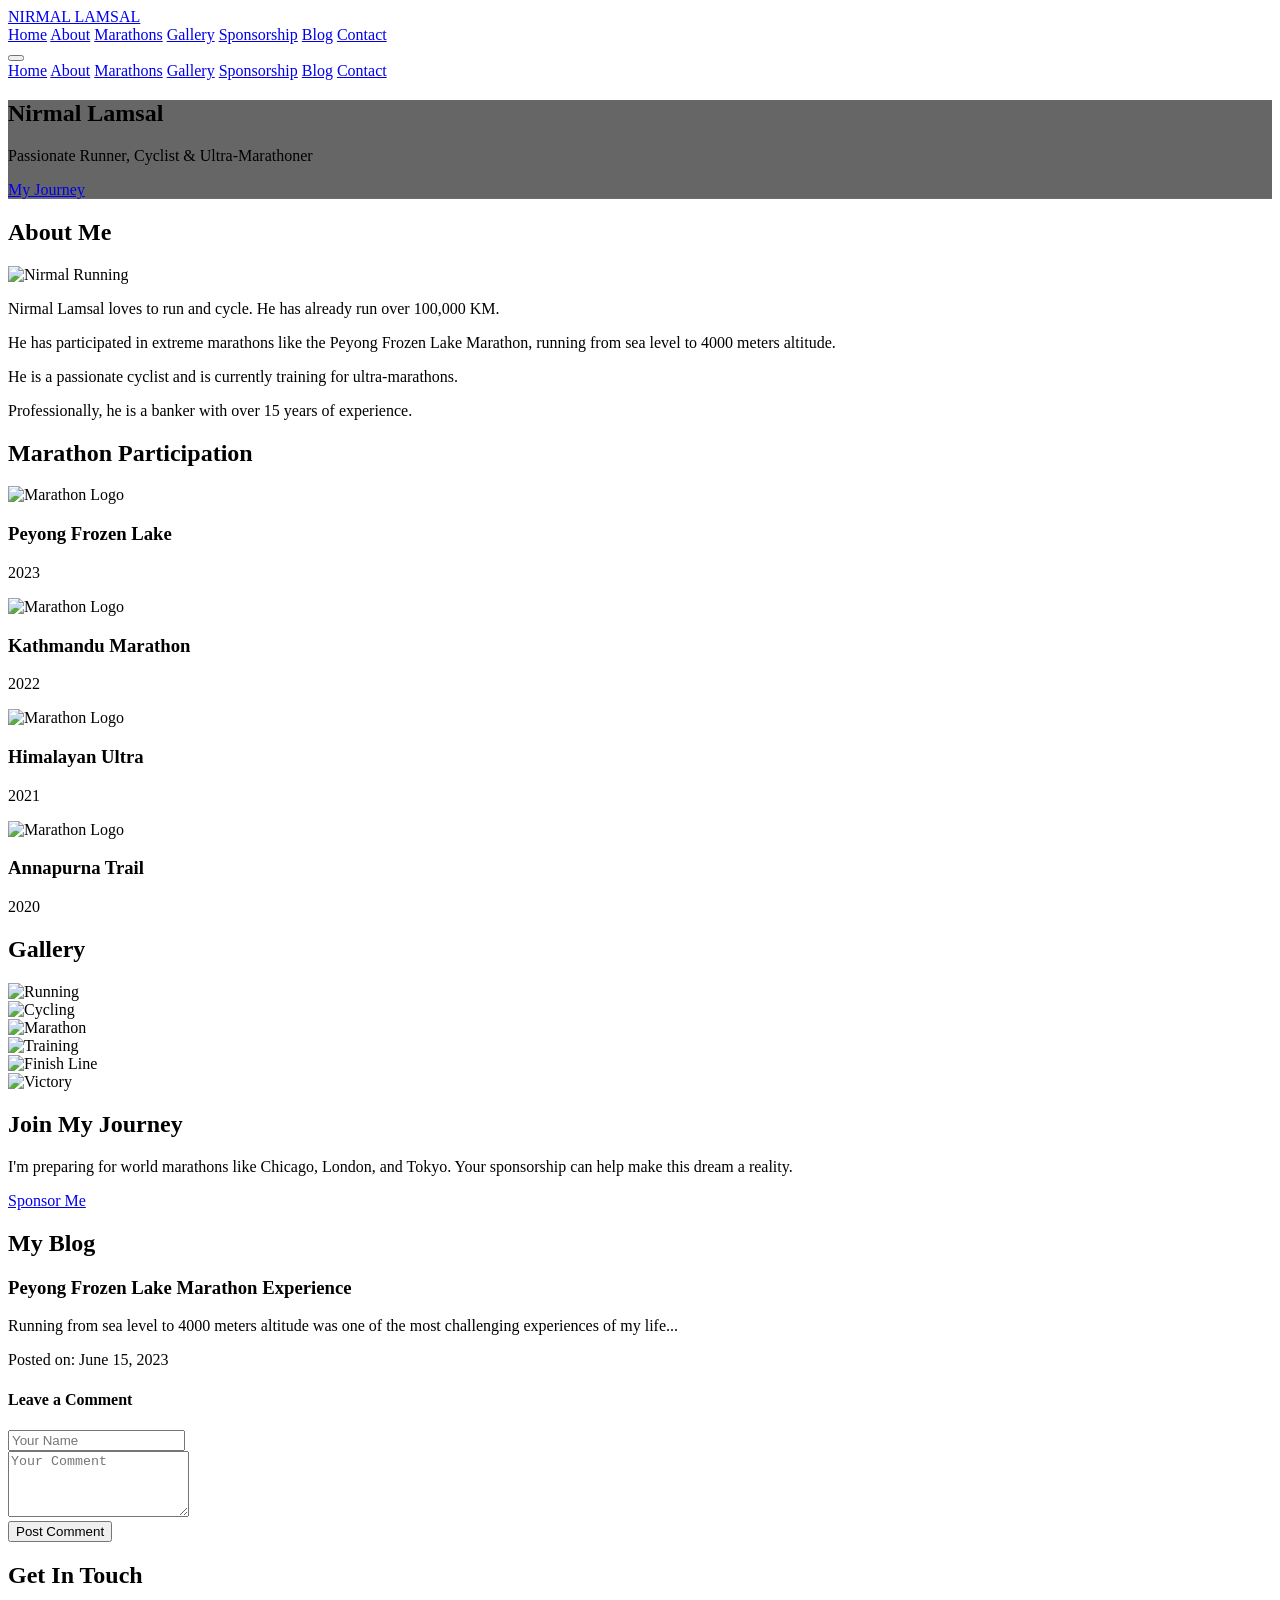
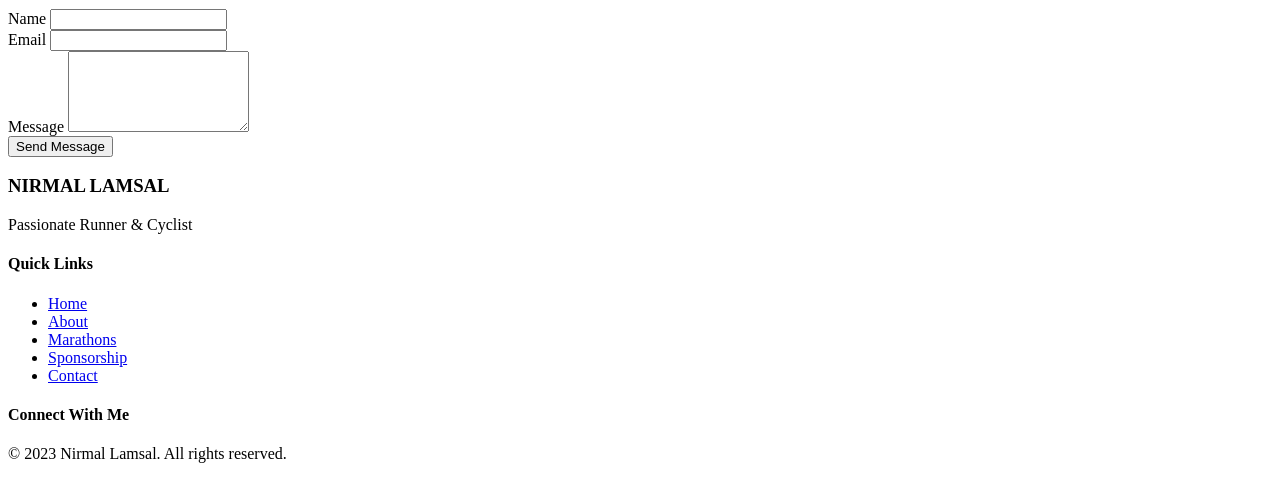
==== index.html @ 8c92de90 "uploaded" ====
<!DOCTYPE html>
<html lang="en">
<head>
    <meta charset="UTF-8">
    <meta name="viewport" content="width=device-width, initial-scale=1.0">
    <title>Nirmal Lamsal - Runner & Cyclist</title>
    <script src="https://cdn.tailwindcss.com"></script>
    <link href="https://unpkg.com/aos@2.3.1/dist/aos.css" rel="stylesheet">
    <script src="https://unpkg.com/aos@2.3.1/dist/aos.js"></script>
    <script src="https://cdn.jsdelivr.net/npm/feather-icons/dist/feather.min.js"></script>
    <script src="https://unpkg.com/feather-icons"></script>
    <style>
        .hero-bg {
            background-image: linear-gradient(rgba(0, 0, 0, 0.6), rgba(0, 0, 0, 0.6)), url('http://static.photos/sport/1200x630/42');
            background-size: cover;
            background-position: center;
        }
        .gallery-item {
            transition: all 0.3s ease;
        }
        .gallery-item:hover {
            transform: scale(1.03);
        }
        #lightbox {
            display: none;
            position: fixed;
            top: 0;
            left: 0;
            width: 100%;
            height: 100%;
            background: rgba(0, 0, 0, 0.9);
            z-index: 1000;
            justify-content: center;
            align-items: center;
        }
        #lightbox img {
            max-width: 90%;
            max-height: 90%;
        }
    </style>
</head>
<body class="font-sans bg-gray-50">
    <!-- Header -->
    <header class="fixed w-full bg-white shadow-md z-50">
        <div class="container mx-auto px-4 py-3 flex justify-between items-center">
            <a href="#" class="text-2xl font-bold text-orange-600">NIRMAL LAMSAL</a>
            <nav class="hidden md:flex space-x-8">
                <a href="#home" class="text-gray-700 hover:text-orange-600 transition">Home</a>
                <a href="#about" class="text-gray-700 hover:text-orange-600 transition">About</a>
                <a href="#marathons" class="text-gray-700 hover:text-orange-600 transition">Marathons</a>
                <a href="#gallery" class="text-gray-700 hover:text-orange-600 transition">Gallery</a>
                <a href="#sponsorship" class="text-gray-700 hover:text-orange-600 transition">Sponsorship</a>
                <a href="#blog" class="text-gray-700 hover:text-orange-600 transition">Blog</a>
                <a href="#contact" class="text-gray-700 hover:text-orange-600 transition">Contact</a>
            </nav>
            <button class="md:hidden focus:outline-none" id="menu-toggle">
                <i data-feather="menu"></i>
            </button>
        </div>
        <!-- Mobile Menu -->
        <div class="md:hidden hidden bg-white w-full px-4 py-2 shadow-md" id="mobile-menu">
            <div class="flex flex-col space-y-3">
                <a href="#home" class="text-gray-700 hover:text-orange-600 transition py-1">Home</a>
                <a href="#about" class="text-gray-700 hover:text-orange-600 transition py-1">About</a>
                <a href="#marathons" class="text-gray-700 hover:text-orange-600 transition py-1">Marathons</a>
                <a href="#gallery" class="text-gray-700 hover:text-orange-600 transition py-1">Gallery</a>
                <a href="#sponsorship" class="text-gray-700 hover:text-orange-600 transition py-1">Sponsorship</a>
                <a href="#blog" class="text-gray-700 hover:text-orange-600 transition py-1">Blog</a>
                <a href="#contact" class="text-gray-700 hover:text-orange-600 transition py-1">Contact</a>
            </div>
        </div>
    </header>

    <!-- Hero Section -->
    <section id="home" class="hero-bg min-h-screen flex items-center justify-center text-white pt-20">
        <div class="container mx-auto px-4 text-center" data-aos="fade-up">
            <h1 class="text-4xl md:text-6xl font-bold mb-6">Nirmal Lamsal</h1>
            <p class="text-xl md:text-2xl mb-8">Passionate Runner, Cyclist & Ultra-Marathoner</p>
            <a href="#about" class="bg-orange-600 hover:bg-orange-700 text-white px-8 py-3 rounded-full font-semibold inline-block transition">My Journey</a>
        </div>
    </section>

    <!-- About Section -->
    <section id="about" class="py-20 bg-white">
        <div class="container mx-auto px-4">
            <h2 class="text-3xl font-bold text-center mb-12" data-aos="fade-up">About Me</h2>
            <div class="flex flex-col md:flex-row items-center">
                <div class="md:w-1/2 mb-8 md:mb-0 md:pr-8" data-aos="fade-right">
                    <img src="http://static.photos/sport/640x360/10" alt="Nirmal Running" class="rounded-lg shadow-xl w-full">
                </div>
                <div class="md:w-1/2" data-aos="fade-left">
                    <p class="text-gray-700 mb-4">Nirmal Lamsal loves to run and cycle. He has already run over 100,000 KM.</p>
                    <p class="text-gray-700 mb-4">He has participated in extreme marathons like the Peyong Frozen Lake Marathon, running from sea level to 4000 meters altitude.</p>
                    <p class="text-gray-700 mb-4">He is a passionate cyclist and is currently training for ultra-marathons.</p>
                    <p class="text-gray-700">Professionally, he is a banker with over 15 years of experience.</p>
                </div>
            </div>
        </div>
    </section>

    <!-- Marathons Section -->
    <section id="marathons" class="py-20 bg-gray-100">
        <div class="container mx-auto px-4">
            <h2 class="text-3xl font-bold text-center mb-12" data-aos="fade-up">Marathon Participation</h2>
            <div class="grid grid-cols-2 md:grid-cols-4 gap-8">
                <div class="bg-white p-6 rounded-lg shadow-md text-center" data-aos="zoom-in">
                    <img src="http://static.photos/black/200x200/1" alt="Marathon Logo" class="h-20 mx-auto mb-4">
                    <h3 class="font-bold">Peyong Frozen Lake</h3>
                    <p class="text-gray-600">2023</p>
                </div>
                <div class="bg-white p-6 rounded-lg shadow-md text-center" data-aos="zoom-in" data-aos-delay="100">
                    <img src="http://static.photos/black/200x200/2" alt="Marathon Logo" class="h-20 mx-auto mb-4">
                    <h3 class="font-bold">Kathmandu Marathon</h3>
                    <p class="text-gray-600">2022</p>
                </div>
                <div class="bg-white p-6 rounded-lg shadow-md text-center" data-aos="zoom-in" data-aos-delay="200">
                    <img src="http://static.photos/black/200x200/3" alt="Marathon Logo" class="h-20 mx-auto mb-4">
                    <h3 class="font-bold">Himalayan Ultra</h3>
                    <p class="text-gray-600">2021</p>
                </div>
                <div class="bg-white p-6 rounded-lg shadow-md text-center" data-aos="zoom-in" data-aos-delay="300">
                    <img src="http://static.photos/black/200x200/4" alt="Marathon Logo" class="h-20 mx-auto mb-4">
                    <h3 class="font-bold">Annapurna Trail</h3>
                    <p class="text-gray-600">2020</p>
                </div>
            </div>
        </div>
    </section>

    <!-- Gallery Section -->
    <section id="gallery" class="py-20 bg-white">
        <div class="container mx-auto px-4">
            <h2 class="text-3xl font-bold text-center mb-12" data-aos="fade-up">Gallery</h2>
            <div class="grid grid-cols-1 sm:grid-cols-2 md:grid-cols-3 gap-6">
                <div class="gallery-item cursor-pointer" data-aos="zoom-in" onclick="openLightbox('http://static.photos/sport/640x360/5')">
                    <img src="http://static.photos/sport/640x360/5" alt="Running" class="rounded-lg shadow-md w-full h-64 object-cover">
                </div>
                <div class="gallery-item cursor-pointer" data-aos="zoom-in" data-aos-delay="100" onclick="openLightbox('http://static.photos/sport/640x360/6')">
                    <img src="http://static.photos/sport/640x360/6" alt="Cycling" class="rounded-lg shadow-md w-full h-64 object-cover">
                </div>
                <div class="gallery-item cursor-pointer" data-aos="zoom-in" data-aos-delay="200" onclick="openLightbox('http://static.photos/sport/640x360/7')">
                    <img src="http://static.photos/sport/640x360/7" alt="Marathon" class="rounded-lg shadow-md w-full h-64 object-cover">
                </div>
                <div class="gallery-item cursor-pointer" data-aos="zoom-in" data-aos-delay="300" onclick="openLightbox('http://static.photos/sport/640x360/8')">
                    <img src="http://static.photos/sport/640x360/8" alt="Training" class="rounded-lg shadow-md w-full h-64 object-cover">
                </div>
                <div class="gallery-item cursor-pointer" data-aos="zoom-in" data-aos-delay="400" onclick="openLightbox('http://static.photos/sport/640x360/9')">
                    <img src="http://static.photos/sport/640x360/9" alt="Finish Line" class="rounded-lg shadow-md w-full h-64 object-cover">
                </div>
                <div class="gallery-item cursor-pointer" data-aos="zoom-in" data-aos-delay="500" onclick="openLightbox('http://static.photos/sport/640x360/10')">
                    <img src="http://static.photos/sport/640x360/10" alt="Victory" class="rounded-lg shadow-md w-full h-64 object-cover">
                </div>
            </div>
        </div>
        <!-- Lightbox -->
        <div id="lightbox" onclick="closeLightbox()">
            <img id="lightbox-img" src="" alt="">
        </div>
    </section>

    <!-- Sponsorship Section -->
    <section id="sponsorship" class="py-20 bg-orange-600 text-white">
        <div class="container mx-auto px-4 text-center">
            <h2 class="text-3xl font-bold mb-6" data-aos="fade-up">Join My Journey</h2>
            <p class="text-xl mb-8 max-w-2xl mx-auto" data-aos="fade-up" data-aos-delay="100">
                I'm preparing for world marathons like Chicago, London, and Tokyo. Your sponsorship can help make this dream a reality.
            </p>
            <a href="#contact" class="bg-white text-orange-600 hover:bg-gray-100 px-8 py-3 rounded-full font-semibold inline-block transition" data-aos="zoom-in">Sponsor Me</a>
        </div>
    </section>

    <!-- Blog Section -->
    <section id="blog" class="py-20 bg-gray-100">
        <div class="container mx-auto px-4">
            <h2 class="text-3xl font-bold text-center mb-12" data-aos="fade-up">My Blog</h2>
            <div class="max-w-3xl mx-auto">
                <article class="bg-white p-8 rounded-lg shadow-md mb-8" data-aos="fade-up">
                    <h3 class="text-2xl font-bold mb-4">Peyong Frozen Lake Marathon Experience</h3>
                    <p class="text-gray-700 mb-4">Running from sea level to 4000 meters altitude was one of the most challenging experiences of my life...</p>
                    <div class="flex items-center text-gray-500 text-sm">
                        <span>Posted on: June 15, 2023</span>
                    </div>
                </article>
                <div class="bg-white p-8 rounded-lg shadow-md" data-aos="fade-up" data-aos-delay="100">
                    <h4 class="text-xl font-bold mb-4">Leave a Comment</h4>
                    <form>
                        <div class="mb-4">
                            <input type="text" placeholder="Your Name" class="w-full px-4 py-2 border rounded-lg focus:outline-none focus:ring-2 focus:ring-orange-600">
                        </div>
                        <div class="mb-4">
                            <textarea placeholder="Your Comment" class="w-full px-4 py-2 border rounded-lg focus:outline-none focus:ring-2 focus:ring-orange-600" rows="4"></textarea>
                        </div>
                        <button type="submit" class="bg-orange-600 hover:bg-orange-700 text-white px-6 py-2 rounded-lg transition">Post Comment</button>
                    </form>
                </div>
            </div>
        </div>
    </section>

    <!-- Contact Section -->
    <section id="contact" class="py-20 bg-white">
        <div class="container mx-auto px-4">
            <h2 class="text-3xl font-bold text-center mb-12" data-aos="fade-up">Get In Touch</h2>
            <div class="max-w-2xl mx-auto">
                <form class="bg-gray-100 p-8 rounded-lg shadow-md" data-aos="fade-up">
                    <div class="mb-4">
                        <label for="name" class="block text-gray-700 mb-2">Name</label>
                        <input type="text" id="name" class="w-full px-4 py-2 border rounded-lg focus:outline-none focus:ring-2 focus:ring-orange-600">
                    </div>
                    <div class="mb-4">
                        <label for="email" class="block text-gray-700 mb-2">Email</label>
                        <input type="email" id="email" class="w-full px-4 py-2 border rounded-lg focus:outline-none focus:ring-2 focus:ring-orange-600">
                    </div>
                    <div class="mb-6">
                        <label for="message" class="block text-gray-700 mb-2">Message</label>
                        <textarea id="message" class="w-full px-4 py-2 border rounded-lg focus:outline-none focus:ring-2 focus:ring-orange-600" rows="5"></textarea>
                    </div>
                    <button type="submit" class="bg-orange-600 hover:bg-orange-700 text-white px-8 py-3 rounded-full font-semibold w-full transition">Send Message</button>
                </form>
            </div>
        </div>
    </section>

    <!-- Footer -->
    <footer class="bg-gray-900 text-white py-12">
        <div class="container mx-auto px-4">
            <div class="flex flex-col md:flex-row justify-between">
                <div class="mb-8 md:mb-0">
                    <h3 class="text-2xl font-bold mb-4">NIRMAL LAMSAL</h3>
                    <p class="text-gray-400">Passionate Runner & Cyclist</p>
                </div>
                <div class="mb-8 md:mb-0">
                    <h4 class="text-lg font-semibold mb-4">Quick Links</h4>
                    <ul class="space-y-2">
                        <li><a href="#home" class="text-gray-400 hover:text-white transition">Home</a></li>
                        <li><a href="#about" class="text-gray-400 hover:text-white transition">About</a></li>
                        <li><a href="#marathons" class="text-gray-400 hover:text-white transition">Marathons</a></li>
                        <li><a href="#sponsorship" class="text-gray-400 hover:text-white transition">Sponsorship</a></li>
                        <li><a href="#contact" class="text-gray-400 hover:text-white transition">Contact</a></li>
                    </ul>
                </div>
                <div>
                    <h4 class="text-lg font-semibold mb-4">Connect With Me</h4>
                    <div class="flex space-x-4">
                        <a href="#" class="text-gray-400 hover:text-white transition"><i data-feather="facebook"></i></a>
                        <a href="#" class="text-gray-400 hover:text-white transition"><i data-feather="instagram"></i></a>
                        <a href="#" class="text-gray-400 hover:text-white transition"><i data-feather="twitter"></i></a>
                        <a href="#" class="text-gray-400 hover:text-white transition"><i data-feather="linkedin"></i></a>
                    </div>
                </div>
            </div>
            <div class="border-t border-gray-800 mt-8 pt-8 text-center text-gray-400">
                <p>&copy; 2023 Nirmal Lamsal. All rights reserved.</p>
            </div>
        </div>
    </footer>

    <script>
        // Initialize AOS
        AOS.init({
            duration: 800,
            easing: 'ease-in-out',
            once: true
        });

        // Mobile menu toggle
        document.getElementById('menu-toggle').addEventListener('click', function() {
            const menu = document.getElementById('mobile-menu');
            menu.classList.toggle('hidden');
        });

        // Lightbox functionality
        function openLightbox(src) {
            const lightbox = document.getElementById('lightbox');
            const lightboxImg = document.getElementById('lightbox-img');
            lightboxImg.src = src;
            lightbox.style.display = 'flex';
        }

        function closeLightbox() {
            document.getElementById('lightbox').style.display = 'none';
        }

        // Form submission
        document.querySelector('#contact form').addEventListener('submit', function(e) {
            e.preventDefault();
            const name = document.getElementById('name').value;
            const email = document.getElementById('email').value;
            const message = document.getElementById('message').value;
            
            // In a real implementation, you would send this data to your server
            // For now, we'll just log it and show an alert
            console.log({name, email, message});
            alert('Thank you for your message! I will get back to you soon.');
            
            // Reset form
            this.reset();
        });

        // Feather icons
        feather.replace();
    </script>
</body>
</html>
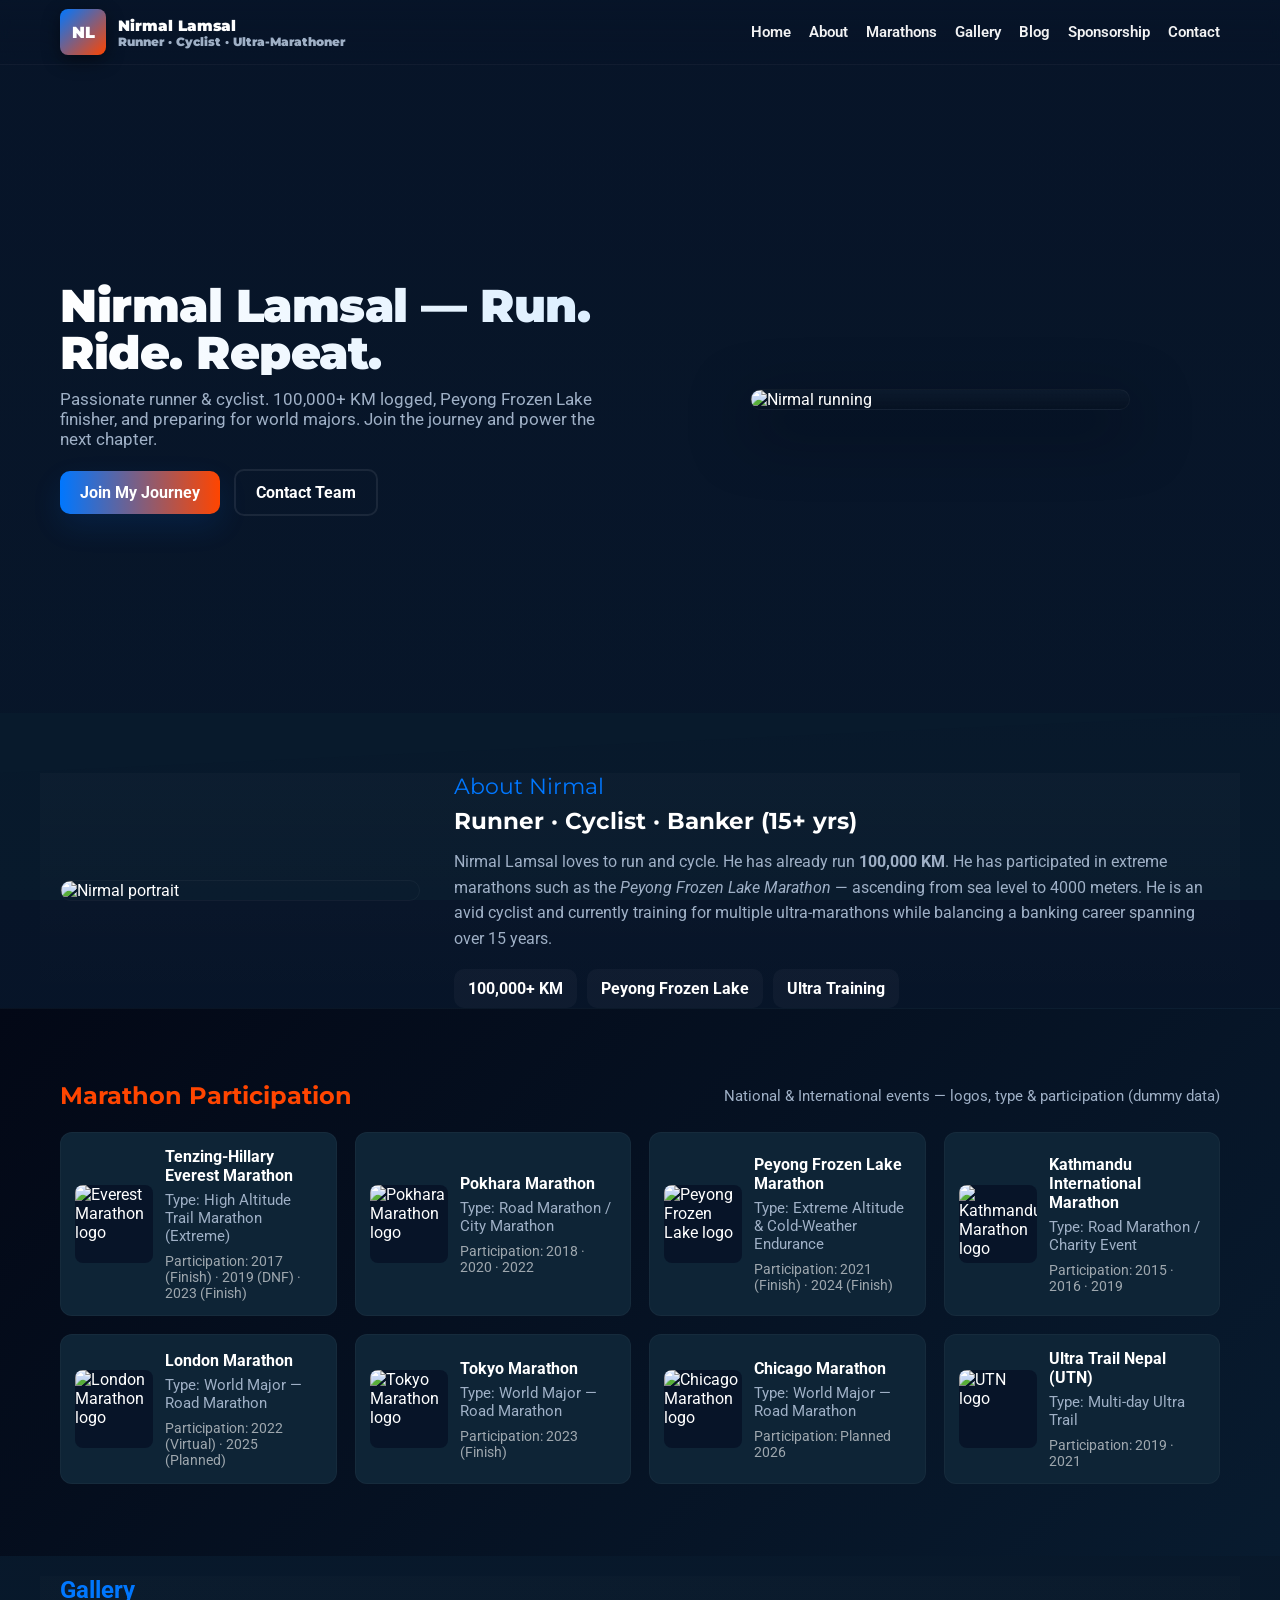
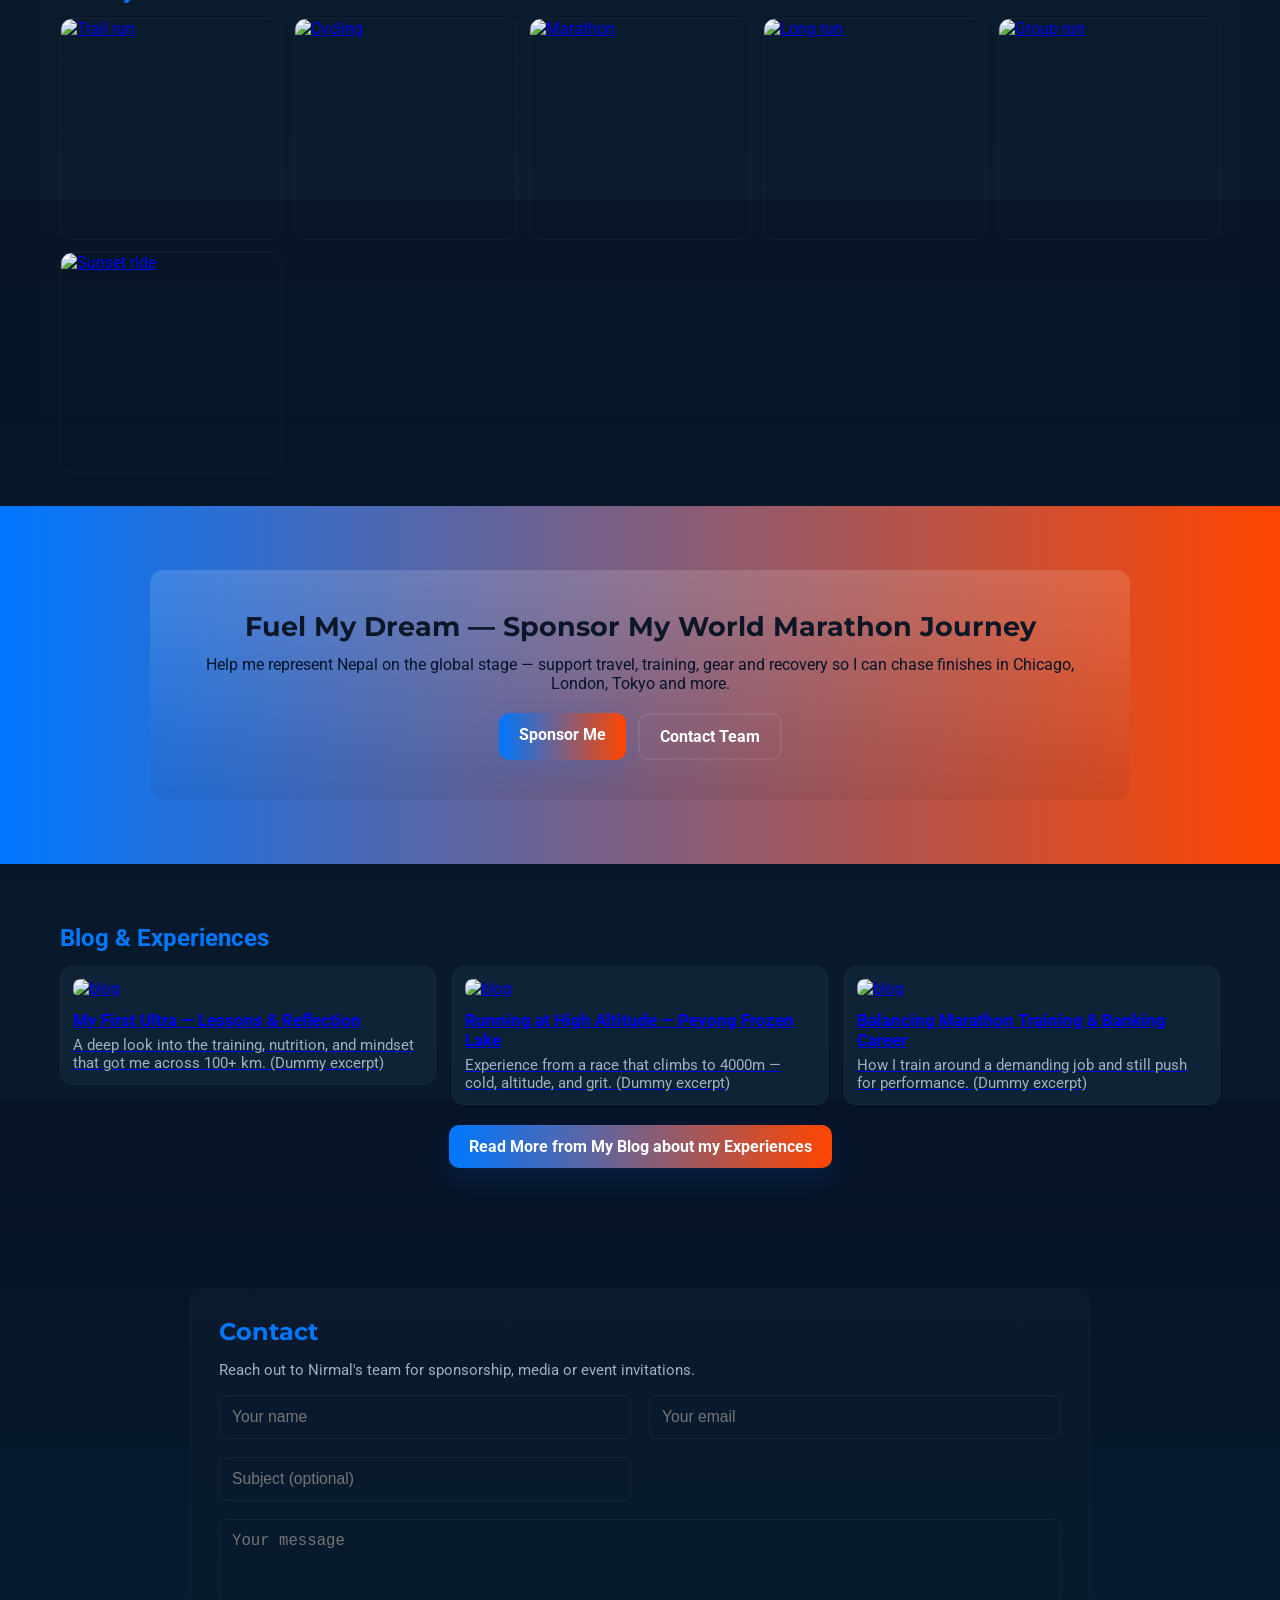
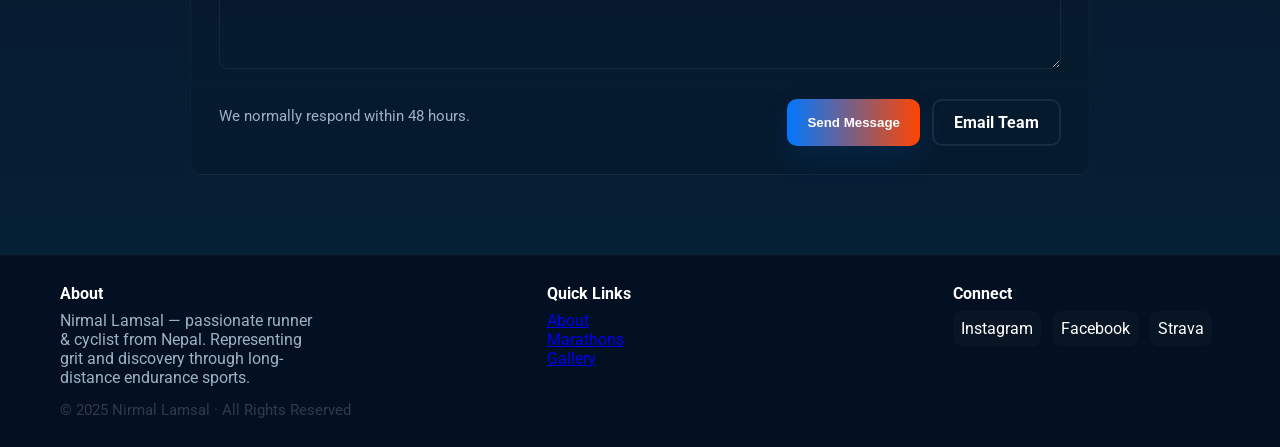
==== commit 98c4c55d: "Update" ====
--- a/index.html
+++ b/index.html
@@ -1,304 +1,545 @@
-<!DOCTYPE html>
-<html lang="en">
-<head>
-    <meta charset="UTF-8">
-    <meta name="viewport" content="width=device-width, initial-scale=1.0">
-    <title>Nirmal Lamsal - Runner & Cyclist</title>
-    <script src="https://cdn.tailwindcss.com"></script>
-    <link href="https://unpkg.com/aos@2.3.1/dist/aos.css" rel="stylesheet">
-    <script src="https://unpkg.com/aos@2.3.1/dist/aos.js"></script>
-    <script src="https://cdn.jsdelivr.net/npm/feather-icons/dist/feather.min.js"></script>
-    <script src="https://unpkg.com/feather-icons"></script>
-    <style>
-        .hero-bg {
-            background-image: linear-gradient(rgba(0, 0, 0, 0.6), rgba(0, 0, 0, 0.6)), url('http://static.photos/sport/1200x630/42');
-            background-size: cover;
-            background-position: center;
-        }
-        .gallery-item {
-            transition: all 0.3s ease;
-        }
-        .gallery-item:hover {
-            transform: scale(1.03);
-        }
-        #lightbox {
-            display: none;
-            position: fixed;
-            top: 0;
-            left: 0;
-            width: 100%;
-            height: 100%;
-            background: rgba(0, 0, 0, 0.9);
-            z-index: 1000;
-            justify-content: center;
-            align-items: center;
-        }
-        #lightbox img {
-            max-width: 90%;
-            max-height: 90%;
-        }
-    </style>
-</head>
-<body class="font-sans bg-gray-50">
-    <!-- Header -->
-    <header class="fixed w-full bg-white shadow-md z-50">
-        <div class="container mx-auto px-4 py-3 flex justify-between items-center">
-            <a href="#" class="text-2xl font-bold text-orange-600">NIRMAL LAMSAL</a>
-            <nav class="hidden md:flex space-x-8">
-                <a href="#home" class="text-gray-700 hover:text-orange-600 transition">Home</a>
-                <a href="#about" class="text-gray-700 hover:text-orange-600 transition">About</a>
-                <a href="#marathons" class="text-gray-700 hover:text-orange-600 transition">Marathons</a>
-                <a href="#gallery" class="text-gray-700 hover:text-orange-600 transition">Gallery</a>
-                <a href="#sponsorship" class="text-gray-700 hover:text-orange-600 transition">Sponsorship</a>
-                <a href="#blog" class="text-gray-700 hover:text-orange-600 transition">Blog</a>
-                <a href="#contact" class="text-gray-700 hover:text-orange-600 transition">Contact</a>
-            </nav>
-            <button class="md:hidden focus:outline-none" id="menu-toggle">
-                <i data-feather="menu"></i>
-            </button>
-        </div>
-        <!-- Mobile Menu -->
-        <div class="md:hidden hidden bg-white w-full px-4 py-2 shadow-md" id="mobile-menu">
-            <div class="flex flex-col space-y-3">
-                <a href="#home" class="text-gray-700 hover:text-orange-600 transition py-1">Home</a>
-                <a href="#about" class="text-gray-700 hover:text-orange-600 transition py-1">About</a>
-                <a href="#marathons" class="text-gray-700 hover:text-orange-600 transition py-1">Marathons</a>
-                <a href="#gallery" class="text-gray-700 hover:text-orange-600 transition py-1">Gallery</a>
-                <a href="#sponsorship" class="text-gray-700 hover:text-orange-600 transition py-1">Sponsorship</a>
-                <a href="#blog" class="text-gray-700 hover:text-orange-600 transition py-1">Blog</a>
-                <a href="#contact" class="text-gray-700 hover:text-orange-600 transition py-1">Contact</a>
-            </div>
-        </div>
-    </header>
-
-    <!-- Hero Section -->
-    <section id="home" class="hero-bg min-h-screen flex items-center justify-center text-white pt-20">
-        <div class="container mx-auto px-4 text-center" data-aos="fade-up">
-            <h1 class="text-4xl md:text-6xl font-bold mb-6">Nirmal Lamsal</h1>
-            <p class="text-xl md:text-2xl mb-8">Passionate Runner, Cyclist & Ultra-Marathoner</p>
-            <a href="#about" class="bg-orange-600 hover:bg-orange-700 text-white px-8 py-3 rounded-full font-semibold inline-block transition">My Journey</a>
-        </div>
-    </section>
-
-    <!-- About Section -->
-    <section id="about" class="py-20 bg-white">
-        <div class="container mx-auto px-4">
-            <h2 class="text-3xl font-bold text-center mb-12" data-aos="fade-up">About Me</h2>
-            <div class="flex flex-col md:flex-row items-center">
-                <div class="md:w-1/2 mb-8 md:mb-0 md:pr-8" data-aos="fade-right">
-                    <img src="http://static.photos/sport/640x360/10" alt="Nirmal Running" class="rounded-lg shadow-xl w-full">
-                </div>
-                <div class="md:w-1/2" data-aos="fade-left">
-                    <p class="text-gray-700 mb-4">Nirmal Lamsal loves to run and cycle. He has already run over 100,000 KM.</p>
-                    <p class="text-gray-700 mb-4">He has participated in extreme marathons like the Peyong Frozen Lake Marathon, running from sea level to 4000 meters altitude.</p>
-                    <p class="text-gray-700 mb-4">He is a passionate cyclist and is currently training for ultra-marathons.</p>
-                    <p class="text-gray-700">Professionally, he is a banker with over 15 years of experience.</p>
-                </div>
-            </div>
-        </div>
-    </section>
-
-    <!-- Marathons Section -->
-    <section id="marathons" class="py-20 bg-gray-100">
-        <div class="container mx-auto px-4">
-            <h2 class="text-3xl font-bold text-center mb-12" data-aos="fade-up">Marathon Participation</h2>
-            <div class="grid grid-cols-2 md:grid-cols-4 gap-8">
-                <div class="bg-white p-6 rounded-lg shadow-md text-center" data-aos="zoom-in">
-                    <img src="http://static.photos/black/200x200/1" alt="Marathon Logo" class="h-20 mx-auto mb-4">
-                    <h3 class="font-bold">Peyong Frozen Lake</h3>
-                    <p class="text-gray-600">2023</p>
-                </div>
-                <div class="bg-white p-6 rounded-lg shadow-md text-center" data-aos="zoom-in" data-aos-delay="100">
-                    <img src="http://static.photos/black/200x200/2" alt="Marathon Logo" class="h-20 mx-auto mb-4">
-                    <h3 class="font-bold">Kathmandu Marathon</h3>
-                    <p class="text-gray-600">2022</p>
-                </div>
-                <div class="bg-white p-6 rounded-lg shadow-md text-center" data-aos="zoom-in" data-aos-delay="200">
-                    <img src="http://static.photos/black/200x200/3" alt="Marathon Logo" class="h-20 mx-auto mb-4">
-                    <h3 class="font-bold">Himalayan Ultra</h3>
-                    <p class="text-gray-600">2021</p>
-                </div>
-                <div class="bg-white p-6 rounded-lg shadow-md text-center" data-aos="zoom-in" data-aos-delay="300">
-                    <img src="http://static.photos/black/200x200/4" alt="Marathon Logo" class="h-20 mx-auto mb-4">
-                    <h3 class="font-bold">Annapurna Trail</h3>
-                    <p class="text-gray-600">2020</p>
-                </div>
-            </div>
-        </div>
-    </section>
-
-    <!-- Gallery Section -->
-    <section id="gallery" class="py-20 bg-white">
-        <div class="container mx-auto px-4">
-            <h2 class="text-3xl font-bold text-center mb-12" data-aos="fade-up">Gallery</h2>
-            <div class="grid grid-cols-1 sm:grid-cols-2 md:grid-cols-3 gap-6">
-                <div class="gallery-item cursor-pointer" data-aos="zoom-in" onclick="openLightbox('http://static.photos/sport/640x360/5')">
-                    <img src="http://static.photos/sport/640x360/5" alt="Running" class="rounded-lg shadow-md w-full h-64 object-cover">
-                </div>
-                <div class="gallery-item cursor-pointer" data-aos="zoom-in" data-aos-delay="100" onclick="openLightbox('http://static.photos/sport/640x360/6')">
-                    <img src="http://static.photos/sport/640x360/6" alt="Cycling" class="rounded-lg shadow-md w-full h-64 object-cover">
-                </div>
-                <div class="gallery-item cursor-pointer" data-aos="zoom-in" data-aos-delay="200" onclick="openLightbox('http://static.photos/sport/640x360/7')">
-                    <img src="http://static.photos/sport/640x360/7" alt="Marathon" class="rounded-lg shadow-md w-full h-64 object-cover">
-                </div>
-                <div class="gallery-item cursor-pointer" data-aos="zoom-in" data-aos-delay="300" onclick="openLightbox('http://static.photos/sport/640x360/8')">
-                    <img src="http://static.photos/sport/640x360/8" alt="Training" class="rounded-lg shadow-md w-full h-64 object-cover">
-                </div>
-                <div class="gallery-item cursor-pointer" data-aos="zoom-in" data-aos-delay="400" onclick="openLightbox('http://static.photos/sport/640x360/9')">
-                    <img src="http://static.photos/sport/640x360/9" alt="Finish Line" class="rounded-lg shadow-md w-full h-64 object-cover">
-                </div>
-                <div class="gallery-item cursor-pointer" data-aos="zoom-in" data-aos-delay="500" onclick="openLightbox('http://static.photos/sport/640x360/10')">
-                    <img src="http://static.photos/sport/640x360/10" alt="Victory" class="rounded-lg shadow-md w-full h-64 object-cover">
-                </div>
-            </div>
-        </div>
-        <!-- Lightbox -->
-        <div id="lightbox" onclick="closeLightbox()">
-            <img id="lightbox-img" src="" alt="">
-        </div>
-    </section>
-
-    <!-- Sponsorship Section -->
-    <section id="sponsorship" class="py-20 bg-orange-600 text-white">
-        <div class="container mx-auto px-4 text-center">
-            <h2 class="text-3xl font-bold mb-6" data-aos="fade-up">Join My Journey</h2>
-            <p class="text-xl mb-8 max-w-2xl mx-auto" data-aos="fade-up" data-aos-delay="100">
-                I'm preparing for world marathons like Chicago, London, and Tokyo. Your sponsorship can help make this dream a reality.
-            </p>
-            <a href="#contact" class="bg-white text-orange-600 hover:bg-gray-100 px-8 py-3 rounded-full font-semibold inline-block transition" data-aos="zoom-in">Sponsor Me</a>
-        </div>
-    </section>
-
-    <!-- Blog Section -->
-    <section id="blog" class="py-20 bg-gray-100">
-        <div class="container mx-auto px-4">
-            <h2 class="text-3xl font-bold text-center mb-12" data-aos="fade-up">My Blog</h2>
-            <div class="max-w-3xl mx-auto">
-                <article class="bg-white p-8 rounded-lg shadow-md mb-8" data-aos="fade-up">
-                    <h3 class="text-2xl font-bold mb-4">Peyong Frozen Lake Marathon Experience</h3>
-                    <p class="text-gray-700 mb-4">Running from sea level to 4000 meters altitude was one of the most challenging experiences of my life...</p>
-                    <div class="flex items-center text-gray-500 text-sm">
-                        <span>Posted on: June 15, 2023</span>
-                    </div>
-                </article>
-                <div class="bg-white p-8 rounded-lg shadow-md" data-aos="fade-up" data-aos-delay="100">
-                    <h4 class="text-xl font-bold mb-4">Leave a Comment</h4>
-                    <form>
-                        <div class="mb-4">
-                            <input type="text" placeholder="Your Name" class="w-full px-4 py-2 border rounded-lg focus:outline-none focus:ring-2 focus:ring-orange-600">
-                        </div>
-                        <div class="mb-4">
-                            <textarea placeholder="Your Comment" class="w-full px-4 py-2 border rounded-lg focus:outline-none focus:ring-2 focus:ring-orange-600" rows="4"></textarea>
-                        </div>
-                        <button type="submit" class="bg-orange-600 hover:bg-orange-700 text-white px-6 py-2 rounded-lg transition">Post Comment</button>
-                    </form>
-                </div>
-            </div>
-        </div>
-    </section>
-
-    <!-- Contact Section -->
-    <section id="contact" class="py-20 bg-white">
-        <div class="container mx-auto px-4">
-            <h2 class="text-3xl font-bold text-center mb-12" data-aos="fade-up">Get In Touch</h2>
-            <div class="max-w-2xl mx-auto">
-                <form class="bg-gray-100 p-8 rounded-lg shadow-md" data-aos="fade-up">
-                    <div class="mb-4">
-                        <label for="name" class="block text-gray-700 mb-2">Name</label>
-                        <input type="text" id="name" class="w-full px-4 py-2 border rounded-lg focus:outline-none focus:ring-2 focus:ring-orange-600">
-                    </div>
-                    <div class="mb-4">
-                        <label for="email" class="block text-gray-700 mb-2">Email</label>
-                        <input type="email" id="email" class="w-full px-4 py-2 border rounded-lg focus:outline-none focus:ring-2 focus:ring-orange-600">
-                    </div>
-                    <div class="mb-6">
-                        <label for="message" class="block text-gray-700 mb-2">Message</label>
-                        <textarea id="message" class="w-full px-4 py-2 border rounded-lg focus:outline-none focus:ring-2 focus:ring-orange-600" rows="5"></textarea>
-                    </div>
-                    <button type="submit" class="bg-orange-600 hover:bg-orange-700 text-white px-8 py-3 rounded-full font-semibold w-full transition">Send Message</button>
-                </form>
-            </div>
-        </div>
-    </section>
-
-    <!-- Footer -->
-    <footer class="bg-gray-900 text-white py-12">
-        <div class="container mx-auto px-4">
-            <div class="flex flex-col md:flex-row justify-between">
-                <div class="mb-8 md:mb-0">
-                    <h3 class="text-2xl font-bold mb-4">NIRMAL LAMSAL</h3>
-                    <p class="text-gray-400">Passionate Runner & Cyclist</p>
-                </div>
-                <div class="mb-8 md:mb-0">
-                    <h4 class="text-lg font-semibold mb-4">Quick Links</h4>
-                    <ul class="space-y-2">
-                        <li><a href="#home" class="text-gray-400 hover:text-white transition">Home</a></li>
-                        <li><a href="#about" class="text-gray-400 hover:text-white transition">About</a></li>
-                        <li><a href="#marathons" class="text-gray-400 hover:text-white transition">Marathons</a></li>
-                        <li><a href="#sponsorship" class="text-gray-400 hover:text-white transition">Sponsorship</a></li>
-                        <li><a href="#contact" class="text-gray-400 hover:text-white transition">Contact</a></li>
-                    </ul>
-                </div>
-                <div>
-                    <h4 class="text-lg font-semibold mb-4">Connect With Me</h4>
-                    <div class="flex space-x-4">
-                        <a href="#" class="text-gray-400 hover:text-white transition"><i data-feather="facebook"></i></a>
-                        <a href="#" class="text-gray-400 hover:text-white transition"><i data-feather="instagram"></i></a>
-                        <a href="#" class="text-gray-400 hover:text-white transition"><i data-feather="twitter"></i></a>
-                        <a href="#" class="text-gray-400 hover:text-white transition"><i data-feather="linkedin"></i></a>
-                    </div>
-                </div>
-            </div>
-            <div class="border-t border-gray-800 mt-8 pt-8 text-center text-gray-400">
-                <p>&copy; 2023 Nirmal Lamsal. All rights reserved.</p>
-            </div>
-        </div>
-    </footer>
-
-    <script>
-        // Initialize AOS
-        AOS.init({
-            duration: 800,
-            easing: 'ease-in-out',
-            once: true
-        });
-
-        // Mobile menu toggle
-        document.getElementById('menu-toggle').addEventListener('click', function() {
-            const menu = document.getElementById('mobile-menu');
-            menu.classList.toggle('hidden');
-        });
-
-        // Lightbox functionality
-        function openLightbox(src) {
-            const lightbox = document.getElementById('lightbox');
-            const lightboxImg = document.getElementById('lightbox-img');
-            lightboxImg.src = src;
-            lightbox.style.display = 'flex';
-        }
-
-        function closeLightbox() {
-            document.getElementById('lightbox').style.display = 'none';
-        }
-
-        // Form submission
-        document.querySelector('#contact form').addEventListener('submit', function(e) {
-            e.preventDefault();
-            const name = document.getElementById('name').value;
-            const email = document.getElementById('email').value;
-            const message = document.getElementById('message').value;
-            
-            // In a real implementation, you would send this data to your server
-            // For now, we'll just log it and show an alert
-            console.log({name, email, message});
-            alert('Thank you for your message! I will get back to you soon.');
-            
-            // Reset form
-            this.reset();
-        });
-
-        // Feather icons
-        feather.replace();
-    </script>
-</body>
-</html>+<!doctype html>
+<html lang="en">
+<head>
+  <meta charset="utf-8" />
+  <meta name="viewport" content="width=device-width,initial-scale=1" />
+  <title>Nirmal Lamsal — Runner · Cyclist · Ultra-Marathoner</title>
+
+  <!-- Google Fonts -->
+  <link href="https://fonts.googleapis.com/css2?family=Montserrat:wght@700;900&family=Roboto:wght@300;400;700&display=swap" rel="stylesheet">
+
+  <!-- Lightbox2 -->
+  <link href="https://cdnjs.cloudflare.com/ajax/libs/lightbox2/2.11.3/css/lightbox.min.css" rel="stylesheet">
+
+  <style>
+    :root{
+      --electric:#0077FF;
+      --neon:#FF4500;
+      --navy:#071428;
+      --mid:#0f2a44;
+      --card:#0e2436;
+      --muted:#9fb0c6;
+      --white:#ffffff;
+    }
+    *{box-sizing:border-box}
+    html,body{height:100%}
+    body{
+      margin:0;
+      font-family: "Roboto", system-ui, -apple-system, "Segoe UI", Roboto, "Helvetica Neue", Arial;
+      color:var(--white);
+      background:linear-gradient(180deg,#071428 0%, #081a2c 100%);
+      -webkit-font-smoothing:antialiased;
+      -moz-osx-font-smoothing:grayscale;
+    }
+
+    /* ---------- HEADER ---------- */
+    header{
+      position:sticky;
+      top:0;
+      z-index:1200;
+      backdrop-filter: blur(6px);
+      background: linear-gradient(180deg, rgba(7,20,40,0.85), rgba(7,20,40,0.55));
+      border-bottom: 1px solid rgba(255,255,255,0.04);
+    }
+    .container{max-width:1200px;margin:0 auto;padding:0 20px}
+    nav{display:flex;align-items:center;justify-content:space-between;height:64px}
+    .brand{display:flex;align-items:center;gap:12px;color:var(--white);font-weight:900;font-family:"Montserrat",sans-serif}
+    .brand .mark{
+      width:46px;height:46px;border-radius:8px;
+      background: linear-gradient(135deg,var(--electric),var(--neon));
+      display:flex;align-items:center;justify-content:center;font-weight:900;color:#fff;
+      box-shadow:0 6px 18px rgba(0,0,0,0.45);
+    }
+    .nav-links{display:flex;gap:18px;align-items:center}
+    .nav-links a{color:var(--white);text-decoration:none;font-weight:600;font-size:0.95rem;opacity:0.95}
+    .nav-links a:hover{color:var(--neon)}
+
+    /* Mobile */
+    @media (max-width:840px){
+      .nav-links{display:none}
+    }
+
+    /* ---------- HERO ---------- */
+    .hero{
+      padding:60px 0 40px;
+      display:flex;
+      align-items:center;
+      justify-content:center;
+      min-height:72vh;
+      position:relative;
+      overflow:hidden;
+    }
+    .hero::after{
+      content:"";
+      position:absolute;left:0;right:0;top:0;bottom:0;
+      background: linear-gradient(180deg, rgba(7,20,40,0.45), rgba(7,20,40,0.6));
+      pointer-events:none;
+    }
+    .hero-inner{position:relative;z-index:2;display:flex;gap:40px;align-items:center;max-width:1200px;padding:0 20px}
+    .hero-left{flex:1;min-width:320px}
+    .hero h1{
+      margin:0;font-family:"Montserrat",sans-serif;font-size:clamp(1.8rem,3.6vw,3.6rem);
+      line-height:1.02;background:linear-gradient(90deg,var(--white),#dbeeff);
+      -webkit-background-clip:text;background-clip:text;color:transparent;font-weight:900;
+      letter-spacing:-0.5px;
+    }
+    .hero p{color:var(--muted);margin:14px 0 20px;font-size:1.05rem;max-width:60ch}
+    .cta-row{display:flex;gap:14px;align-items:center}
+    .btn{
+      display:inline-block;padding:12px 20px;border-radius:10px;font-weight:700;text-decoration:none;
+      cursor:pointer;border:none;
+    }
+    .btn-primary{
+      background:linear-gradient(90deg,var(--electric),var(--neon));
+      color:#fff;box-shadow:0 12px 30px rgba(0,119,255,0.12);
+    }
+    .btn-ghost{
+      background:transparent;border:2px solid rgba(255,255,255,0.08);color:var(--white)
+    }
+
+    /* Hero artwork */
+    .hero-right{flex:1;display:flex;justify-content:center}
+    .hero-card{
+      width:380px;max-width:44vw;border-radius:18px;overflow:hidden;background:linear-gradient(180deg, rgba(255,255,255,0.02), rgba(0,0,0,0.15));
+      border: 1px solid rgba(255,255,255,0.04);box-shadow: 0 20px 60px rgba(2,8,20,0.6);
+    }
+    .hero-card img{width:100%;height:100%;object-fit:cover;display:block}
+
+    /* ---------- ANGLED DIVIDER ---------- */
+    .divider{
+      height:60px;background:transparent;overflow:hidden;
+    }
+    .divider svg{display:block;width:100%;height:100%}
+
+    /* ---------- ABOUT ---------- */
+    section{padding:64px 0}
+    .about{background:linear-gradient(180deg, rgba(255,255,255,0.02), transparent)}
+    .about-inner{display:grid;grid-template-columns: 360px 1fr;gap:34px;align-items:center}
+    .profile-photo{width:100%;border-radius:14px;overflow:hidden;border:1px solid rgba(255,255,255,0.04)}
+    .profile-photo img{width:100%;display:block}
+    .about .title{font-family:"Montserrat";font-size:1.35rem;color:var(--electric);margin-bottom:8px}
+    .about p{color:var(--muted);line-height:1.6;font-size:1rem}
+
+    @media (max-width:980px){
+      .about-inner{grid-template-columns:1fr; text-align:center}
+      .profile-photo{max-width:360px;margin:0 auto}
+    }
+
+    /* ---------- MARATHONS (DARK) ---------- */
+    #marathons{
+      background: linear-gradient(135deg,#030816 0%, #081b2f 100%);
+      border-top:1px solid rgba(255,255,255,0.02);
+      padding-top:72px;padding-bottom:72px;
+    }
+    #marathons .section-head{display:flex;align-items:center;justify-content:space-between;gap:12px;flex-wrap:wrap}
+    #marathons h2{color:var(--neon);margin:0;font-family:"Montserrat"}
+    .marathon-grid{
+      display:grid;
+      grid-template-columns:repeat(4,1fr);
+      gap:18px;margin-top:28px;
+    }
+    .marathon-card{
+      background:var(--card);border-radius:12px;padding:14px;display:flex;gap:12px;align-items:center;
+      border:1px solid rgba(255,255,255,0.03);
+    }
+    .marathon-logo{width:78px;height:78px;flex-shrink:0;border-radius:8px;background:#071428;display:flex;align-items:center;justify-content:center;overflow:hidden}
+    .marathon-logo img{width:100%;height:100%;object-fit:contain;display:block}
+    .marathon-info h4{margin:0;font-size:1rem;color:#fff}
+    .marathon-info p{margin:6px 0 0;color:var(--muted);font-size:0.92rem}
+    .marathon-meta{margin-top:8px;color:rgba(255,255,255,0.6);font-size:0.85rem}
+
+    @media (max-width:1100px){
+      .marathon-grid{grid-template-columns:repeat(2,1fr)}
+    }
+    @media (max-width:620px){
+      .marathon-grid{grid-template-columns:1fr}
+    }
+
+    /* ---------- GALLERY ---------- */
+    #gallery{background:linear-gradient(180deg, rgba(255,255,255,0.01), transparent);padding-bottom:32px}
+    .gallery-grid{display:grid;grid-template-columns:repeat(auto-fit,minmax(200px,1fr));gap:12px}
+    .gallery-grid a{display:block;border-radius:12px;overflow:hidden;display:block;border:1px solid rgba(255,255,255,0.04)}
+    .gallery-grid img{width:100%;height:220px;object-fit:cover;display:block;vertical-align:middle}
+
+    /* ---------- SPONSORSHIP ---------- */
+    #sponsorship{padding:64px 0;background:linear-gradient(90deg,var(--electric),var(--neon))}
+    .sponsor-inner{max-width:980px;margin:0 auto;text-align:center;padding:40px;border-radius:14px;color:#0b1726;background:linear-gradient(180deg,rgba(255,255,255,0.14),rgba(0,0,0,0.06))}
+    .sponsor-inner h2{margin:0;font-family:"Montserrat";font-size:1.7rem}
+    .sponsor-inner p{color:#071428;margin-top:12px;font-size:1rem}
+    .sponsor-row{margin-top:20px;display:flex;gap:12px;justify-content:center;flex-wrap:wrap}
+
+    /* ---------- BLOG ---------- */
+    #blog .cards{display:grid;grid-template-columns:repeat(auto-fit,minmax(260px,1fr));gap:16px}
+    .card{background:var(--card);border-radius:12px;padding:12px;border:1px solid rgba(255,255,255,0.03)}
+    .card img{width:100%;height:160px;object-fit:cover;border-radius:8px}
+    .card h3{margin:12px 0 6px;font-size:1.05rem}
+    .card p{margin:0;color:var(--muted);font-size:0.95rem}
+
+    /* ---------- CONTACT ---------- */
+    #contact{background:linear-gradient(180deg,#071428,#062036);padding:80px 0}
+    .contact-box{max-width:900px;margin:0 auto;background:linear-gradient(180deg, rgba(255,255,255,0.02), rgba(0,0,0,0.12));border-radius:12px;padding:28px;border:1px solid rgba(255,255,255,0.03)}
+    .contact-grid{display:grid;grid-template-columns:1fr 1fr;gap:18px}
+    .contact-grid input,.contact-grid textarea{
+      width:100%;padding:12px;border-radius:8px;border:1px solid rgba(255,255,255,0.06);background:transparent;color:var(--white);font-size:0.98rem
+    }
+    .contact-grid textarea{grid-column:1/3;min-height:150px;resize:vertical}
+    .contact-actions{display:flex;gap:12px;justify-content:flex-end;margin-top:12px}
+    .muted-t{color:var(--muted);font-size:0.95rem}
+
+    @media (max-width:880px){
+      .contact-grid{grid-template-columns:1fr}
+      .contact-grid textarea{grid-column:auto}
+    }
+
+    /* ---------- FOOTER ---------- */
+    footer{padding:28px 0;background:#031021;border-top:1px solid rgba(255,255,255,0.02);color:var(--muted)}
+    .footer-grid{display:flex;gap:22px;justify-content:space-between;flex-wrap:wrap;align-items:flex-start}
+    .footer-col{min-width:180px}
+    .socials a{display:inline-block;margin-right:8px;color:var(--white);text-decoration:none;padding:8px;border-radius:8px;background:rgba(255,255,255,0.02)}
+    .copyright{margin-top:14px;color:rgba(255,255,255,0.18);font-size:0.92rem}
+  </style>
+</head>
+<body>
+
+  <!-- HEADER -->
+  <header>
+    <div class="container">
+      <nav>
+        <div class="brand">
+          <div class="mark">NL</div>
+          <div>
+            <div style="font-size:0.95rem">Nirmal Lamsal</div>
+            <div style="font-size:0.72rem;color:var(--muted)">Runner · Cyclist · Ultra-Marathoner</div>
+          </div>
+        </div>
+
+        <div class="nav-links" aria-label="Primary">
+          <a href="#home">Home</a>
+          <a href="#about">About</a>
+          <a href="#marathons">Marathons</a>
+          <a href="#gallery">Gallery</a>
+          <a href="#blog">Blog</a>
+          <a href="#sponsorship">Sponsorship</a>
+          <a href="#contact">Contact</a>
+        </div>
+      </nav>
+    </div>
+  </header>
+
+  <!-- HERO -->
+  <main>
+    <section id="home" class="hero">
+      <div class="hero-inner container">
+        <div class="hero-left">
+          <h1>Nirmal Lamsal — Run. Ride. Repeat.</h1>
+          <p>Passionate runner & cyclist. 100,000+ KM logged, Peyong Frozen Lake finisher, and preparing for world majors. Join the journey and power the next chapter.</p>
+
+          <div class="cta-row">
+            <a href="#sponsorship" class="btn btn-primary">Join My Journey</a>
+            <a href="#contact" class="btn btn-ghost">Contact Team</a>
+          </div>
+        </div>
+
+        <div class="hero-right">
+          <div class="hero-card">
+            <!-- royalty-free image from Pexels (placeholder) -->
+            <img src="https://images.pexels.com/photos/2402777/pexels-photo-2402777.jpeg?auto=compress&cs=tinysrgb&dpr=2&h=700" alt="Nirmal running">
+          </div>
+        </div>
+      </div>
+    </section>
+
+    <!-- angled divider -->
+    <div class="divider" aria-hidden="true">
+      <svg viewBox="0 0 1200 60" preserveAspectRatio="none">
+        <path d="M0,0 L1200,0 L0,60 Z" fill="#081a2c"></path>
+      </svg>
+    </div>
+
+    <!-- ABOUT -->
+    <section id="about" class="about container">
+      <div class="about-inner">
+        <div class="profile-photo">
+          <img src="https://images.pexels.com/photos/936094/pexels-photo-936094.jpeg?auto=compress&cs=tinysrgb&dpr=2&h=800" alt="Nirmal portrait">
+        </div>
+        <div>
+          <div class="title">About Nirmal</div>
+          <h3 style="margin:0;font-family:Montserrat;font-size:1.45rem;color:var(--white)">Runner · Cyclist · Banker (15+ yrs)</h3>
+          <p style="margin-top:14px;color:var(--muted)">
+            Nirmal Lamsal loves to run and cycle. He has already run <strong>100,000 KM</strong>. He has participated in extreme marathons such as the <em>Peyong Frozen Lake Marathon</em> — ascending from sea level to 4000 meters. He is an avid cyclist and currently training for multiple ultra-marathons while balancing a banking career spanning over 15 years.
+          </p>
+
+          <div style="margin-top:18px;display:flex;gap:10px;flex-wrap:wrap">
+            <div style="background:rgba(255,255,255,0.03);padding:10px 14px;border-radius:10px;font-weight:700;color:var(--white)">100,000+ KM</div>
+            <div style="background:rgba(255,255,255,0.03);padding:10px 14px;border-radius:10px;font-weight:700;color:var(--white)">Peyong Frozen Lake</div>
+            <div style="background:rgba(255,255,255,0.03);padding:10px 14px;border-radius:10px;font-weight:700;color:var(--white)">Ultra Training</div>
+          </div>
+        </div>
+      </div>
+    </section>
+
+    <!-- MARATHONS (dark background requested) -->
+    <section id="marathons" aria-label="Marathons">
+      <div class="container">
+        <div class="section-head">
+          <h2>Marathon Participation</h2>
+          <div style="color:var(--muted);font-size:0.95rem">National & International events — logos, type & participation (dummy data)</div>
+        </div>
+
+        <div class="marathon-grid" style="margin-top:22px">
+          <!-- Card 1: Tenzing-Hillary Everest Marathon (Nepal) -->
+          <div class="marathon-card">
+            <div class="marathon-logo">
+              <img src="https://via.placeholder.com/150x150?text=Everest+Marathon" alt="Everest Marathon logo">
+            </div>
+            <div class="marathon-info">
+              <h4>Tenzing-Hillary Everest Marathon</h4>
+              <p>Type: High Altitude Trail Marathon (Extreme)</p>
+              <div class="marathon-meta">Participation: 2017 (Finish) · 2019 (DNF) · 2023 (Finish)</div>
+            </div>
+          </div>
+
+          <!-- Card 2: Pokhara Marathon (Nepal) -->
+          <div class="marathon-card">
+            <div class="marathon-logo">
+              <img src="https://via.placeholder.com/150x150?text=Pokhara+Marathon" alt="Pokhara Marathon logo">
+            </div>
+            <div class="marathon-info">
+              <h4>Pokhara Marathon</h4>
+              <p>Type: Road Marathon / City Marathon</p>
+              <div class="marathon-meta">Participation: 2018 · 2020 · 2022</div>
+            </div>
+          </div>
+
+          <!-- Card 3: Peyong Frozen Lake Marathon (Nepal) -->
+          <div class="marathon-card">
+            <div class="marathon-logo">
+              <img src="https://via.placeholder.com/150x150?text=Peyong+Frozen" alt="Peyong Frozen Lake logo">
+            </div>
+            <div class="marathon-info">
+              <h4>Peyong Frozen Lake Marathon</h4>
+              <p>Type: Extreme Altitude & Cold-Weather Endurance</p>
+              <div class="marathon-meta">Participation: 2021 (Finish) · 2024 (Finish)</div>
+            </div>
+          </div>
+
+          <!-- Card 4: Kathmandu International Marathon -->
+          <div class="marathon-card">
+            <div class="marathon-logo">
+              <img src="https://via.placeholder.com/150x150?text=Kathmandu+Intl" alt="Kathmandu Marathon logo">
+            </div>
+            <div class="marathon-info">
+              <h4>Kathmandu International Marathon</h4>
+              <p>Type: Road Marathon / Charity Event</p>
+              <div class="marathon-meta">Participation: 2015 · 2016 · 2019</div>
+            </div>
+          </div>
+
+          <!-- Card 5: London Marathon (International) -->
+          <div class="marathon-card">
+            <div class="marathon-logo">
+              <img src="https://via.placeholder.com/150x150?text=London+Marathon" alt="London Marathon logo">
+            </div>
+            <div class="marathon-info">
+              <h4>London Marathon</h4>
+              <p>Type: World Major — Road Marathon</p>
+              <div class="marathon-meta">Participation: 2022 (Virtual) · 2025 (Planned)</div>
+            </div>
+          </div>
+
+          <!-- Card 6: Tokyo Marathon (International) -->
+          <div class="marathon-card">
+            <div class="marathon-logo">
+              <img src="https://via.placeholder.com/150x150?text=Tokyo+Marathon" alt="Tokyo Marathon logo">
+            </div>
+            <div class="marathon-info">
+              <h4>Tokyo Marathon</h4>
+              <p>Type: World Major — Road Marathon</p>
+              <div class="marathon-meta">Participation: 2023 (Finish)</div>
+            </div>
+          </div>
+
+          <!-- Card 7: Chicago Marathon (International) -->
+          <div class="marathon-card">
+            <div class="marathon-logo">
+              <img src="https://via.placeholder.com/150x150?text=Chicago+Marathon" alt="Chicago Marathon logo">
+            </div>
+            <div class="marathon-info">
+              <h4>Chicago Marathon</h4>
+              <p>Type: World Major — Road Marathon</p>
+              <div class="marathon-meta">Participation: Planned 2026</div>
+            </div>
+          </div>
+
+          <!-- Card 8: Ultra Trail Nepal (UTN) -->
+          <div class="marathon-card">
+            <div class="marathon-logo">
+              <img src="https://via.placeholder.com/150x150?text=Ultra+Trail+Nepal" alt="UTN logo">
+            </div>
+            <div class="marathon-info">
+              <h4>Ultra Trail Nepal (UTN)</h4>
+              <p>Type: Multi-day Ultra Trail</p>
+              <div class="marathon-meta">Participation: 2019 · 2021</div>
+            </div>
+          </div>
+        </div>
+      </div>
+    </section>
+
+    <!-- GALLERY -->
+    <section id="gallery" class="container" aria-label="Photo gallery">
+      <h2 style="color:var(--electric);margin-bottom:14px">Gallery</h2>
+      <div class="gallery-grid" aria-hidden="false">
+        <a href="https://images.pexels.com/photos/2402777/pexels-photo-2402777.jpeg" data-lightbox="gallery" data-title="Trail Run — Nepal">
+          <img src="https://images.pexels.com/photos/2402777/pexels-photo-2402777.jpeg?auto=compress&cs=tinysrgb&dpr=2&h=600" alt="Trail run">
+        </a>
+        <a href="https://images.pexels.com/photos/936094/pexels-photo-936094.jpeg" data-lightbox="gallery" data-title="Cycling Training">
+          <img src="https://images.pexels.com/photos/936094/pexels-photo-936094.jpeg?auto=compress&cs=tinysrgb&dpr=2&h=600" alt="Cycling">
+        </a>
+        <a href="https://images.pexels.com/photos/618612/pexels-photo-618612.jpeg" data-lightbox="gallery" data-title="Marathon Finish">
+          <img src="https://images.pexels.com/photos/618612/pexels-photo-618612.jpeg?auto=compress&cs=tinysrgb&dpr=2&h=600" alt="Marathon">
+        </a>
+        <a href="https://images.pexels.com/photos/2402772/pexels-photo-2402772.jpeg" data-lightbox="gallery" data-title="Long Run">
+          <img src="https://images.pexels.com/photos/2402772/pexels-photo-2402772.jpeg?auto=compress&cs=tinysrgb&dpr=2&h=600" alt="Long run">
+        </a>
+        <a href="https://images.pexels.com/photos/1552249/pexels-photo-1552249.jpeg" data-lightbox="gallery" data-title="Group Run">
+          <img src="https://images.pexels.com/photos/1552249/pexels-photo-1552249.jpeg?auto=compress&cs=tinysrgb&dpr=2&h=600" alt="Group run">
+        </a>
+        <a href="https://images.pexels.com/photos/2402778/pexels-photo-2402778.jpeg" data-lightbox="gallery" data-title="Sunset Ride">
+          <img src="https://images.pexels.com/photos/2402778/pexels-photo-2402778.jpeg?auto=compress&cs=tinysrgb&dpr=2&h=600" alt="Sunset ride">
+        </a>
+      </div>
+    </section>
+
+    <!-- SPONSORSHIP -->
+    <section id="sponsorship">
+      <div class="container">
+        <div class="sponsor-inner">
+          <h2>Fuel My Dream — Sponsor My World Marathon Journey</h2>
+          <p>Help me represent Nepal on the global stage — support travel, training, gear and recovery so I can chase finishes in Chicago, London, Tokyo and more.</p>
+          <div class="sponsor-row">
+            <a class="btn btn-primary" href="mailto:team.nirmal@gmail.com?subject=Sponsor%20Enquiry%20for%20Nirmal%20Lamsal">Sponsor Me</a>
+            <a class="btn btn-ghost" href="#contact">Contact Team</a>
+          </div>
+        </div>
+      </div>
+    </section>
+
+    <!-- BLOG -->
+    <section id="blog" class="container" style="padding-top:40px;padding-bottom:40px">
+      <h2 style="color:var(--electric);margin-bottom:14px">Blog & Experiences</h2>
+
+      <div class="cards">
+        <a href="www.youtube.com" class="card-link">
+	<article class="card">
+          <img src="https://images.pexels.com/photos/2402772/pexels-photo-2402772.jpeg?auto=compress&cs=tinysrgb&dpr=2&h=800" alt="blog">
+          <h3>My First Ultra — Lessons & Reflection</h3>
+          <p>A deep look into the training, nutrition, and mindset that got me across 100+ km. (Dummy excerpt)</p>
+        </article>
+	</a>
+	
+	<a href="www.instagram.com" class="card-link">
+        <article class="card">
+          <img src="https://images.pexels.com/photos/618612/pexels-photo-618612.jpeg?auto=compress&cs=tinysrgb&dpr=2&h=800" alt="blog">
+          <h3>Running at High Altitude — Peyong Frozen Lake</h3>
+          <p>Experience from a race that climbs to 4000m — cold, altitude, and grit. (Dummy excerpt)</p>
+        </article>
+	</a>
+	
+	
+	<a href="www.facebook.com" class="card-link">	
+        <article class="card">
+          <img src="https://images.pexels.com/photos/936094/pexels-photo-936094.jpeg?auto=compress&cs=tinysrgb&dpr=2&h=800" alt="blog">
+          <h3>Balancing Marathon Training & Banking Career</h3>
+          <p>How I train around a demanding job and still push for performance. (Dummy excerpt)</p>
+        </article>
+	</a>
+      </div>
+	<div class="sponsor-row">
+            <a class="btn btn-primary" href="https://blog.razu.com.np/">Read More from My Blog about my Experiences</a>
+        </div>
+
+      
+
+    </section>
+
+    <!-- CONTACT -->
+    <section id="contact">
+      <div class="container">
+        <div class="contact-box">
+          <h2 style="margin:0 0 8px;font-family:Montserrat;color:var(--electric)">Contact</h2>
+          <p class="muted-t">Reach out to Nirmal's team for sponsorship, media or event invitations.</p>
+
+          <form class="contact-grid" method="POST" action="backend/contact.php" novalidate>
+            <input type="text" name="name" placeholder="Your name" required>
+            <input type="email" name="email" placeholder="Your email" required>
+            <input type="text" name="subject" placeholder="Subject (optional)">
+            <textarea name="message" placeholder="Your message" required></textarea>
+
+            <div style="grid-column:1/3;display:flex;justify-content:space-between;align-items:center">
+              <div class="muted-t">We normally respond within 48 hours.</div>
+              <div class="contact-actions">
+                <button type="submit" class="btn btn-primary">Send Message</button>
+                <a class="btn btn-ghost" href="mailto:team.nirmal@gmail.com">Email Team</a>
+              </div>
+            </div>
+          </form>
+        </div>
+      </div>
+    </section>
+
+    <!-- FOOTER -->
+    <footer>
+      <div class="container">
+        <div class="footer-grid">
+          <div class="footer-col">
+            <strong style="color:var(--white)">About</strong>
+            <div style="margin-top:8px;color:var(--muted);max-width:260px">Nirmal Lamsal — passionate runner & cyclist from Nepal. Representing grit and discovery through long-distance endurance sports.</div>
+          </div>
+
+          <div class="footer-col">
+            <strong style="color:var(--white)">Quick Links</strong>
+            <div style="margin-top:8px;color:var(--muted)">
+              <div><a href="#about">About</a></div>
+              <div><a href="#marathons">Marathons</a></div>
+              <div><a href="#gallery">Gallery</a></div>
+            </div>
+          </div>
+
+          <div class="footer-col">
+            <strong style="color:var(--white)">Connect</strong>
+            <div style="margin-top:8px" class="socials">
+              <a href="#" aria-label="Instagram">Instagram</a>
+              <a href="#" aria-label="Facebook">Facebook</a>
+              <a href="#" aria-label="Strava">Strava</a>
+            </div>
+          </div>
+        </div>
+
+        <div class="copyright">
+          &copy; 2025 Nirmal Lamsal · All Rights Reserved
+        </div>
+      </div>
+    </footer>
+
+  </main>
+
+  <!-- Lightbox2 -->
+  <script src="https://cdnjs.cloudflare.com/ajax/libs/lightbox2/2.11.3/js/lightbox.min.js"></script>
+
+  <!-- Minimal JS to enhance accessibility (no animations) -->
+  <script>
+    // enable lightbox options (optional)
+    if(window.lightbox){
+      lightbox.option({
+        'resizeDuration': 150,
+        'wrapAround': true,
+        'disableScrolling': false
+      });
+    }
+  </script>
+
+  <!-- Disqus noscript fallback -->
+  <noscript>Please enable JavaScript to view the comments powered by Disqus.</noscript>
+</body>
+</html>
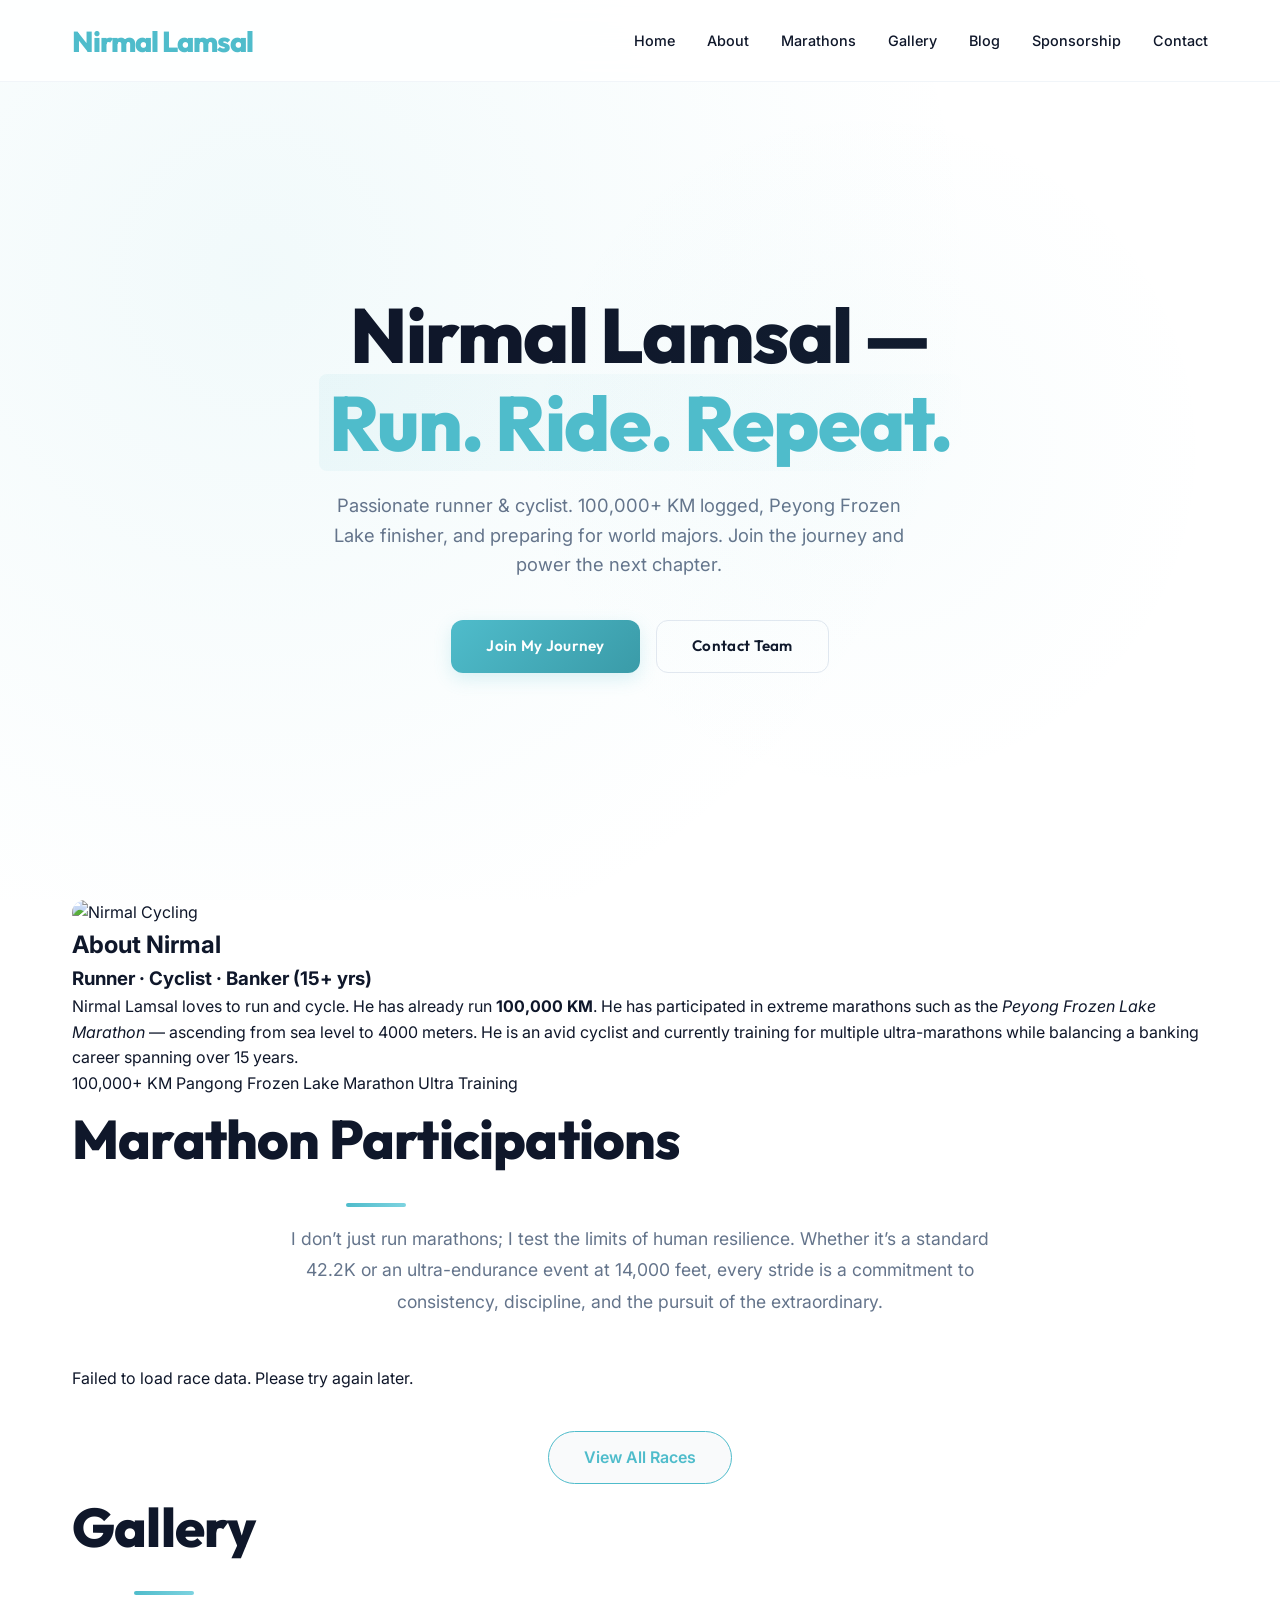
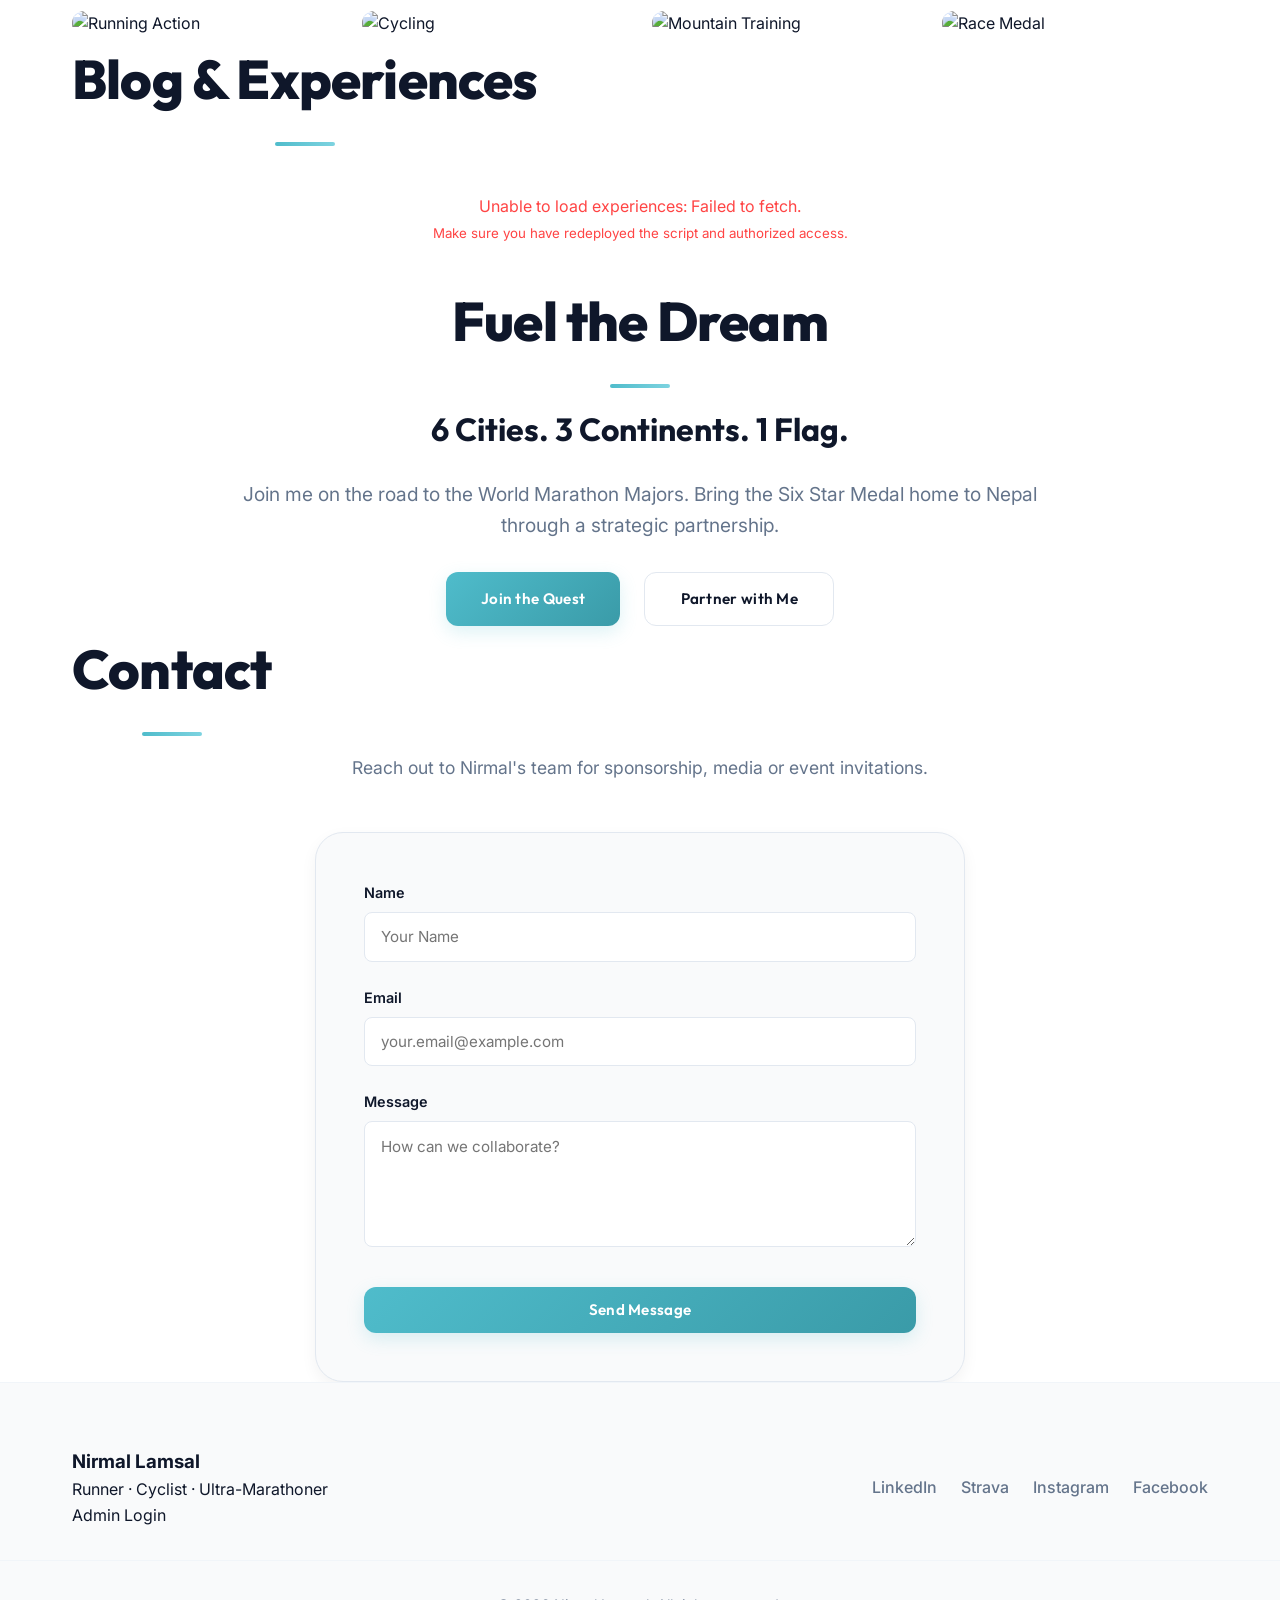
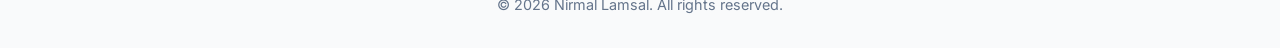
==== commit cf4c27c6: "Add files via upload" ====
--- a/index.html
+++ b/index.html
@@ -1,545 +1,169 @@
-<!doctype html>
+<!DOCTYPE html>
 <html lang="en">
 <head>
-  <meta charset="utf-8" />
-  <meta name="viewport" content="width=device-width,initial-scale=1" />
-  <title>Nirmal Lamsal — Runner · Cyclist · Ultra-Marathoner</title>
-
-  <!-- Google Fonts -->
-  <link href="https://fonts.googleapis.com/css2?family=Montserrat:wght@700;900&family=Roboto:wght@300;400;700&display=swap" rel="stylesheet">
-
-  <!-- Lightbox2 -->
-  <link href="https://cdnjs.cloudflare.com/ajax/libs/lightbox2/2.11.3/css/lightbox.min.css" rel="stylesheet">
-
-  <style>
-    :root{
-      --electric:#0077FF;
-      --neon:#FF4500;
-      --navy:#071428;
-      --mid:#0f2a44;
-      --card:#0e2436;
-      --muted:#9fb0c6;
-      --white:#ffffff;
-    }
-    *{box-sizing:border-box}
-    html,body{height:100%}
-    body{
-      margin:0;
-      font-family: "Roboto", system-ui, -apple-system, "Segoe UI", Roboto, "Helvetica Neue", Arial;
-      color:var(--white);
-      background:linear-gradient(180deg,#071428 0%, #081a2c 100%);
-      -webkit-font-smoothing:antialiased;
-      -moz-osx-font-smoothing:grayscale;
-    }
-
-    /* ---------- HEADER ---------- */
-    header{
-      position:sticky;
-      top:0;
-      z-index:1200;
-      backdrop-filter: blur(6px);
-      background: linear-gradient(180deg, rgba(7,20,40,0.85), rgba(7,20,40,0.55));
-      border-bottom: 1px solid rgba(255,255,255,0.04);
-    }
-    .container{max-width:1200px;margin:0 auto;padding:0 20px}
-    nav{display:flex;align-items:center;justify-content:space-between;height:64px}
-    .brand{display:flex;align-items:center;gap:12px;color:var(--white);font-weight:900;font-family:"Montserrat",sans-serif}
-    .brand .mark{
-      width:46px;height:46px;border-radius:8px;
-      background: linear-gradient(135deg,var(--electric),var(--neon));
-      display:flex;align-items:center;justify-content:center;font-weight:900;color:#fff;
-      box-shadow:0 6px 18px rgba(0,0,0,0.45);
-    }
-    .nav-links{display:flex;gap:18px;align-items:center}
-    .nav-links a{color:var(--white);text-decoration:none;font-weight:600;font-size:0.95rem;opacity:0.95}
-    .nav-links a:hover{color:var(--neon)}
-
-    /* Mobile */
-    @media (max-width:840px){
-      .nav-links{display:none}
-    }
-
-    /* ---------- HERO ---------- */
-    .hero{
-      padding:60px 0 40px;
-      display:flex;
-      align-items:center;
-      justify-content:center;
-      min-height:72vh;
-      position:relative;
-      overflow:hidden;
-    }
-    .hero::after{
-      content:"";
-      position:absolute;left:0;right:0;top:0;bottom:0;
-      background: linear-gradient(180deg, rgba(7,20,40,0.45), rgba(7,20,40,0.6));
-      pointer-events:none;
-    }
-    .hero-inner{position:relative;z-index:2;display:flex;gap:40px;align-items:center;max-width:1200px;padding:0 20px}
-    .hero-left{flex:1;min-width:320px}
-    .hero h1{
-      margin:0;font-family:"Montserrat",sans-serif;font-size:clamp(1.8rem,3.6vw,3.6rem);
-      line-height:1.02;background:linear-gradient(90deg,var(--white),#dbeeff);
-      -webkit-background-clip:text;background-clip:text;color:transparent;font-weight:900;
-      letter-spacing:-0.5px;
-    }
-    .hero p{color:var(--muted);margin:14px 0 20px;font-size:1.05rem;max-width:60ch}
-    .cta-row{display:flex;gap:14px;align-items:center}
-    .btn{
-      display:inline-block;padding:12px 20px;border-radius:10px;font-weight:700;text-decoration:none;
-      cursor:pointer;border:none;
-    }
-    .btn-primary{
-      background:linear-gradient(90deg,var(--electric),var(--neon));
-      color:#fff;box-shadow:0 12px 30px rgba(0,119,255,0.12);
-    }
-    .btn-ghost{
-      background:transparent;border:2px solid rgba(255,255,255,0.08);color:var(--white)
-    }
-
-    /* Hero artwork */
-    .hero-right{flex:1;display:flex;justify-content:center}
-    .hero-card{
-      width:380px;max-width:44vw;border-radius:18px;overflow:hidden;background:linear-gradient(180deg, rgba(255,255,255,0.02), rgba(0,0,0,0.15));
-      border: 1px solid rgba(255,255,255,0.04);box-shadow: 0 20px 60px rgba(2,8,20,0.6);
-    }
-    .hero-card img{width:100%;height:100%;object-fit:cover;display:block}
-
-    /* ---------- ANGLED DIVIDER ---------- */
-    .divider{
-      height:60px;background:transparent;overflow:hidden;
-    }
-    .divider svg{display:block;width:100%;height:100%}
-
-    /* ---------- ABOUT ---------- */
-    section{padding:64px 0}
-    .about{background:linear-gradient(180deg, rgba(255,255,255,0.02), transparent)}
-    .about-inner{display:grid;grid-template-columns: 360px 1fr;gap:34px;align-items:center}
-    .profile-photo{width:100%;border-radius:14px;overflow:hidden;border:1px solid rgba(255,255,255,0.04)}
-    .profile-photo img{width:100%;display:block}
-    .about .title{font-family:"Montserrat";font-size:1.35rem;color:var(--electric);margin-bottom:8px}
-    .about p{color:var(--muted);line-height:1.6;font-size:1rem}
-
-    @media (max-width:980px){
-      .about-inner{grid-template-columns:1fr; text-align:center}
-      .profile-photo{max-width:360px;margin:0 auto}
-    }
-
-    /* ---------- MARATHONS (DARK) ---------- */
-    #marathons{
-      background: linear-gradient(135deg,#030816 0%, #081b2f 100%);
-      border-top:1px solid rgba(255,255,255,0.02);
-      padding-top:72px;padding-bottom:72px;
-    }
-    #marathons .section-head{display:flex;align-items:center;justify-content:space-between;gap:12px;flex-wrap:wrap}
-    #marathons h2{color:var(--neon);margin:0;font-family:"Montserrat"}
-    .marathon-grid{
-      display:grid;
-      grid-template-columns:repeat(4,1fr);
-      gap:18px;margin-top:28px;
-    }
-    .marathon-card{
-      background:var(--card);border-radius:12px;padding:14px;display:flex;gap:12px;align-items:center;
-      border:1px solid rgba(255,255,255,0.03);
-    }
-    .marathon-logo{width:78px;height:78px;flex-shrink:0;border-radius:8px;background:#071428;display:flex;align-items:center;justify-content:center;overflow:hidden}
-    .marathon-logo img{width:100%;height:100%;object-fit:contain;display:block}
-    .marathon-info h4{margin:0;font-size:1rem;color:#fff}
-    .marathon-info p{margin:6px 0 0;color:var(--muted);font-size:0.92rem}
-    .marathon-meta{margin-top:8px;color:rgba(255,255,255,0.6);font-size:0.85rem}
-
-    @media (max-width:1100px){
-      .marathon-grid{grid-template-columns:repeat(2,1fr)}
-    }
-    @media (max-width:620px){
-      .marathon-grid{grid-template-columns:1fr}
-    }
-
-    /* ---------- GALLERY ---------- */
-    #gallery{background:linear-gradient(180deg, rgba(255,255,255,0.01), transparent);padding-bottom:32px}
-    .gallery-grid{display:grid;grid-template-columns:repeat(auto-fit,minmax(200px,1fr));gap:12px}
-    .gallery-grid a{display:block;border-radius:12px;overflow:hidden;display:block;border:1px solid rgba(255,255,255,0.04)}
-    .gallery-grid img{width:100%;height:220px;object-fit:cover;display:block;vertical-align:middle}
-
-    /* ---------- SPONSORSHIP ---------- */
-    #sponsorship{padding:64px 0;background:linear-gradient(90deg,var(--electric),var(--neon))}
-    .sponsor-inner{max-width:980px;margin:0 auto;text-align:center;padding:40px;border-radius:14px;color:#0b1726;background:linear-gradient(180deg,rgba(255,255,255,0.14),rgba(0,0,0,0.06))}
-    .sponsor-inner h2{margin:0;font-family:"Montserrat";font-size:1.7rem}
-    .sponsor-inner p{color:#071428;margin-top:12px;font-size:1rem}
-    .sponsor-row{margin-top:20px;display:flex;gap:12px;justify-content:center;flex-wrap:wrap}
-
-    /* ---------- BLOG ---------- */
-    #blog .cards{display:grid;grid-template-columns:repeat(auto-fit,minmax(260px,1fr));gap:16px}
-    .card{background:var(--card);border-radius:12px;padding:12px;border:1px solid rgba(255,255,255,0.03)}
-    .card img{width:100%;height:160px;object-fit:cover;border-radius:8px}
-    .card h3{margin:12px 0 6px;font-size:1.05rem}
-    .card p{margin:0;color:var(--muted);font-size:0.95rem}
-
-    /* ---------- CONTACT ---------- */
-    #contact{background:linear-gradient(180deg,#071428,#062036);padding:80px 0}
-    .contact-box{max-width:900px;margin:0 auto;background:linear-gradient(180deg, rgba(255,255,255,0.02), rgba(0,0,0,0.12));border-radius:12px;padding:28px;border:1px solid rgba(255,255,255,0.03)}
-    .contact-grid{display:grid;grid-template-columns:1fr 1fr;gap:18px}
-    .contact-grid input,.contact-grid textarea{
-      width:100%;padding:12px;border-radius:8px;border:1px solid rgba(255,255,255,0.06);background:transparent;color:var(--white);font-size:0.98rem
-    }
-    .contact-grid textarea{grid-column:1/3;min-height:150px;resize:vertical}
-    .contact-actions{display:flex;gap:12px;justify-content:flex-end;margin-top:12px}
-    .muted-t{color:var(--muted);font-size:0.95rem}
-
-    @media (max-width:880px){
-      .contact-grid{grid-template-columns:1fr}
-      .contact-grid textarea{grid-column:auto}
-    }
-
-    /* ---------- FOOTER ---------- */
-    footer{padding:28px 0;background:#031021;border-top:1px solid rgba(255,255,255,0.02);color:var(--muted)}
-    .footer-grid{display:flex;gap:22px;justify-content:space-between;flex-wrap:wrap;align-items:flex-start}
-    .footer-col{min-width:180px}
-    .socials a{display:inline-block;margin-right:8px;color:var(--white);text-decoration:none;padding:8px;border-radius:8px;background:rgba(255,255,255,0.02)}
-    .copyright{margin-top:14px;color:rgba(255,255,255,0.18);font-size:0.92rem}
-  </style>
+    <meta charset="UTF-8">
+    <meta name="viewport" content="width=device-width, initial-scale=1.0">
+    <title>Nirmal Lamsal | Professional & Marathoner</title>
+    <meta name="description" content="Portfolio of Nirmal Lamsal showcasing his professional journey and marathon achievements.">
+    <link rel="stylesheet" href="css/style.css">
+    <link href="https://fonts.googleapis.com/css2?family=Inter:wght@300;400;600;800&family=Outfit:wght@400;700&display=swap" rel="stylesheet">
 </head>
 <body>
+    <!-- 1. Header -->
+    <header class="header">
+        <div class="container nav-wrapper">
+            <a href="#" class="logo">Nirmal Lamsal</a>
+            <nav class="nav">
+                <ul class="nav-links">
+                    <li><a href="#hero">Home</a></li>
+                    <li><a href="#about">About</a></li>
+                    <li><a href="#marathons">Marathons</a></li>
+                    <li><a href="#gallery">Gallery</a></li>
+                    <li><a href="#blog">Blog</a></li>
+                    <li><a href="#sponsorship">Sponsorship</a></li>
+                    <li><a href="#contact">Contact</a></li>
+                </ul>
+                <button class="menu-toggle" aria-label="Toggle Menu">
+                    <span class="hamburger"></span>
+                </button>
+            </nav>
+        </div>
+    </header>
 
-  <!-- HEADER -->
-  <header>
-    <div class="container">
-      <nav>
-        <div class="brand">
-          <div class="mark">NL</div>
-          <div>
-            <div style="font-size:0.95rem">Nirmal Lamsal</div>
-            <div style="font-size:0.72rem;color:var(--muted)">Runner · Cyclist · Ultra-Marathoner</div>
-          </div>
+    <main>
+        <!-- 2. Hero -->
+        <section id="hero" class="hero">
+            <div class="container hero-wrapper" style="display: flex; flex-direction: column; align-items: center; text-align: center; gap: 2rem; width: 100%;">
+                <div class="hero-content" style="max-width: 800px;">
+                    <h1 class="hero-title">Nirmal Lamsal &mdash;<br><span class="highlight">Run. Ride. Repeat.</span></h1>
+                    <p class="hero-subtitle">Passionate runner & cyclist. 100,000+ KM logged, Peyong Frozen Lake finisher, and preparing for world majors. Join the journey and power the next chapter.</p>
+                    <div class="hero-cta" style="justify-content: center;">
+                        <a href="#sponsorship" class="btn btn-primary">Join My Journey</a>
+                        <a href="#contact" class="btn btn-outline">Contact Team</a>
+                    </div>
+                </div>
+            </div>
+            <div class="hero-bg-effect"></div>
+        </section>
+
+        <!-- 3. About -->
+        <section id="about" class="about">
+            <div class="container about-grid">
+                <div class="about-image-placeholder" style="padding:0; overflow:hidden; border:none; background:transparent;">
+                    <img src="https://excelsheet101.github.io/nirmal-lamsal/Images/cycle3.jpg" alt="Nirmal Cycling" style="width: 100%; height: 100%; object-fit: cover; border-radius: 16px;">
+                </div>
+                <div class="about-text">
+                    <h2 class="about-title">About Nirmal</h2>
+                    <h3 class="about-subtitle">Runner &middot; Cyclist &middot; Banker (15+ yrs)</h3>
+                    <p>Nirmal Lamsal loves to run and cycle. He has already run <strong>100,000 KM</strong>. He has participated in extreme marathons such as the <em>Peyong Frozen Lake Marathon</em> &mdash; ascending from sea level to 4000 meters. He is an avid cyclist and currently training for multiple ultra-marathons while balancing a banking career spanning over 15 years.</p>
+                    <div class="about-tags">
+                        <span class="tag">100,000+ KM</span>
+                        <span class="tag">Pangong Frozen Lake Marathon</span>
+                        <span class="tag">Ultra Training</span>
+                    </div>
+                </div>
+            </div>
+        </section>
+
+        <!-- 4. Marathon Participations -->
+        <section id="marathons" class="marathons">
+            <div class="container">
+                <h2 class="section-title">Marathon Participations</h2>
+                <p class="section-desc">I don’t just run marathons; I test the limits of human resilience. Whether it’s a standard 42.2K or an ultra-endurance event at 14,000 feet, every stride is a commitment to consistency, discipline, and the pursuit of the extraordinary.</p>
+                
+                <div class="race-list" id="race-list">
+                    <div class="loading-spinner">Loading race data...</div>
+                    <!-- Data will be populated here via JS -->
+                </div>
+                <div style="text-align: center;">
+                    <a href="races.html" class="view-all-chip">View All Races</a>
+                </div>
+            </div>
+        </section>
+
+        <!-- 5. Gallery -->
+        <section id="gallery" class="gallery">
+            <div class="container">
+                <h2 class="section-title">Gallery</h2>
+                <div class="gallery-grid">
+                    <div class="gallery-item" style="padding:0; overflow:hidden; border:none;"><img src="https://excelsheet101.github.io/nirmal-lamsal/Images/onerun.jpg" style="width:100%;height:100%;object-fit:cover;border-radius:12px;" alt="Running Action"></div>
+                    <div class="gallery-item" style="padding:0; overflow:hidden; border:none;"><img src="https://excelsheet101.github.io/nirmal-lamsal/Images/CycleRide.jpg" style="width:100%;height:100%;object-fit:cover;border-radius:12px;" alt="Cycling"></div>
+                    <div class="gallery-item" style="padding:0; overflow:hidden; border:none;"><img src="https://excelsheet101.github.io/nirmal-lamsal/Images/mtrain.jpg" style="width:100%;height:100%;object-fit:cover;border-radius:12px;" alt="Mountain Training"></div>
+                    <div class="gallery-item" style="padding:0; overflow:hidden; border:none;"><img src="https://excelsheet101.github.io/nirmal-lamsal/Images/onerunmedal.jpg" style="width:100%;height:100%;object-fit:cover;border-radius:12px;" alt="Race Medal"></div>
+                </div>
+            </div>
+        </section>
+
+        <!-- 6. Blog -->
+        <section id="blog" class="blog">
+            <div class="container">
+                <h2 class="section-title">Blog & Experiences</h2>
+                <div class="blog-grid" id="blog-grid">
+                    <div class="loading-spinner">Loading experiences...</div>
+                    <!-- Data will be populated here via JS from 'Blog' sheet -->
+                </div>
+            </div>
+        </section>
+
+        <!-- 7. Sponsorship -->
+        <section id="sponsorship" class="sponsorship">
+            <div class="container" style="text-align: center;">
+                <h2 class="section-title">Fuel the Dream</h2>
+                <div class="sponsor-hero-mini" style="max-width: 800px; margin: 0 auto;">
+                    <h3 style="font-size: 2rem; margin-bottom: 1.5rem; font-family: var(--font-heading);">6 Cities. 3 Continents. 1 Flag.</h3>
+                    <p style="font-size: 1.2rem; color: var(--text-muted); margin-bottom: 2rem;">Join me on the road to the World Marathon Majors. Bring the Six Star Medal home to Nepal through a strategic partnership.</p>
+                    <div style="display: flex; gap: 1.5rem; justify-content: center;">
+                        <a href="sponsor.html" class="btn btn-primary">Join the Quest</a>
+                        <a href="sponsor.html#join-quest" class="btn btn-outline">Partner with Me</a>
+                    </div>
+                </div>
+            </div>
+        </section>
+
+        <!-- 8. Contact Form -->
+        <section id="contact" class="contact">
+            <div class="container">
+                <h2 class="section-title">Contact</h2>
+                <p class="section-desc">Reach out to Nirmal's team for sponsorship, media or event invitations.</p>
+                <form class="contact-form" id="contact-form">
+                    <div class="form-group">
+                        <label for="name">Name</label>
+                        <input type="text" id="name" required placeholder="Your Name">
+                    </div>
+                    <div class="form-group">
+                        <label for="email">Email</label>
+                        <input type="email" id="email" required placeholder="your.email@example.com">
+                    </div>
+                    <div class="form-group">
+                        <label for="message">Message</label>
+                        <textarea id="message" rows="5" required placeholder="How can we collaborate?"></textarea>
+                    </div>
+                    <button type="submit" class="btn btn-primary">Send Message</button>
+                </form>
+            </div>
+        </section>
+    </main>
+
+    <!-- 9. Footer -->
+    <footer class="footer">
+        <div class="container footer-content">
+            <div class="footer-brand">
+                <h3>Nirmal Lamsal</h3>
+                <p>Runner &middot; Cyclist &middot; Ultra-Marathoner</p>
+                <a href="admin.html" class="admin-link">Admin Login</a>
+            </div>
+            <div class="footer-social">
+                <a href="#" aria-label="LinkedIn">LinkedIn</a>
+                <a href="#" aria-label="Strava">Strava</a>
+                <a href="#" aria-label="Instagram">Instagram</a>
+                <a href="#" aria-label="Facebook">Facebook</a>
+            </div>
         </div>
-
-        <div class="nav-links" aria-label="Primary">
-          <a href="#home">Home</a>
-          <a href="#about">About</a>
-          <a href="#marathons">Marathons</a>
-          <a href="#gallery">Gallery</a>
-          <a href="#blog">Blog</a>
-          <a href="#sponsorship">Sponsorship</a>
-          <a href="#contact">Contact</a>
+        <div class="footer-bottom">
+            <p>&copy; <span id="current-year"></span> Nirmal Lamsal. All rights reserved.</p>
         </div>
-      </nav>
-    </div>
-  </header>
-
-  <!-- HERO -->
-  <main>
-    <section id="home" class="hero">
-      <div class="hero-inner container">
-        <div class="hero-left">
-          <h1>Nirmal Lamsal — Run. Ride. Repeat.</h1>
-          <p>Passionate runner & cyclist. 100,000+ KM logged, Peyong Frozen Lake finisher, and preparing for world majors. Join the journey and power the next chapter.</p>
-
-          <div class="cta-row">
-            <a href="#sponsorship" class="btn btn-primary">Join My Journey</a>
-            <a href="#contact" class="btn btn-ghost">Contact Team</a>
-          </div>
-        </div>
-
-        <div class="hero-right">
-          <div class="hero-card">
-            <!-- royalty-free image from Pexels (placeholder) -->
-            <img src="https://images.pexels.com/photos/2402777/pexels-photo-2402777.jpeg?auto=compress&cs=tinysrgb&dpr=2&h=700" alt="Nirmal running">
-          </div>
-        </div>
-      </div>
-    </section>
-
-    <!-- angled divider -->
-    <div class="divider" aria-hidden="true">
-      <svg viewBox="0 0 1200 60" preserveAspectRatio="none">
-        <path d="M0,0 L1200,0 L0,60 Z" fill="#081a2c"></path>
-      </svg>
-    </div>
-
-    <!-- ABOUT -->
-    <section id="about" class="about container">
-      <div class="about-inner">
-        <div class="profile-photo">
-          <img src="https://images.pexels.com/photos/936094/pexels-photo-936094.jpeg?auto=compress&cs=tinysrgb&dpr=2&h=800" alt="Nirmal portrait">
-        </div>
-        <div>
-          <div class="title">About Nirmal</div>
-          <h3 style="margin:0;font-family:Montserrat;font-size:1.45rem;color:var(--white)">Runner · Cyclist · Banker (15+ yrs)</h3>
-          <p style="margin-top:14px;color:var(--muted)">
-            Nirmal Lamsal loves to run and cycle. He has already run <strong>100,000 KM</strong>. He has participated in extreme marathons such as the <em>Peyong Frozen Lake Marathon</em> — ascending from sea level to 4000 meters. He is an avid cyclist and currently training for multiple ultra-marathons while balancing a banking career spanning over 15 years.
-          </p>
-
-          <div style="margin-top:18px;display:flex;gap:10px;flex-wrap:wrap">
-            <div style="background:rgba(255,255,255,0.03);padding:10px 14px;border-radius:10px;font-weight:700;color:var(--white)">100,000+ KM</div>
-            <div style="background:rgba(255,255,255,0.03);padding:10px 14px;border-radius:10px;font-weight:700;color:var(--white)">Peyong Frozen Lake</div>
-            <div style="background:rgba(255,255,255,0.03);padding:10px 14px;border-radius:10px;font-weight:700;color:var(--white)">Ultra Training</div>
-          </div>
-        </div>
-      </div>
-    </section>
-
-    <!-- MARATHONS (dark background requested) -->
-    <section id="marathons" aria-label="Marathons">
-      <div class="container">
-        <div class="section-head">
-          <h2>Marathon Participation</h2>
-          <div style="color:var(--muted);font-size:0.95rem">National & International events — logos, type & participation (dummy data)</div>
-        </div>
-
-        <div class="marathon-grid" style="margin-top:22px">
-          <!-- Card 1: Tenzing-Hillary Everest Marathon (Nepal) -->
-          <div class="marathon-card">
-            <div class="marathon-logo">
-              <img src="https://via.placeholder.com/150x150?text=Everest+Marathon" alt="Everest Marathon logo">
-            </div>
-            <div class="marathon-info">
-              <h4>Tenzing-Hillary Everest Marathon</h4>
-              <p>Type: High Altitude Trail Marathon (Extreme)</p>
-              <div class="marathon-meta">Participation: 2017 (Finish) · 2019 (DNF) · 2023 (Finish)</div>
-            </div>
-          </div>
-
-          <!-- Card 2: Pokhara Marathon (Nepal) -->
-          <div class="marathon-card">
-            <div class="marathon-logo">
-              <img src="https://via.placeholder.com/150x150?text=Pokhara+Marathon" alt="Pokhara Marathon logo">
-            </div>
-            <div class="marathon-info">
-              <h4>Pokhara Marathon</h4>
-              <p>Type: Road Marathon / City Marathon</p>
-              <div class="marathon-meta">Participation: 2018 · 2020 · 2022</div>
-            </div>
-          </div>
-
-          <!-- Card 3: Peyong Frozen Lake Marathon (Nepal) -->
-          <div class="marathon-card">
-            <div class="marathon-logo">
-              <img src="https://via.placeholder.com/150x150?text=Peyong+Frozen" alt="Peyong Frozen Lake logo">
-            </div>
-            <div class="marathon-info">
-              <h4>Peyong Frozen Lake Marathon</h4>
-              <p>Type: Extreme Altitude & Cold-Weather Endurance</p>
-              <div class="marathon-meta">Participation: 2021 (Finish) · 2024 (Finish)</div>
-            </div>
-          </div>
-
-          <!-- Card 4: Kathmandu International Marathon -->
-          <div class="marathon-card">
-            <div class="marathon-logo">
-              <img src="https://via.placeholder.com/150x150?text=Kathmandu+Intl" alt="Kathmandu Marathon logo">
-            </div>
-            <div class="marathon-info">
-              <h4>Kathmandu International Marathon</h4>
-              <p>Type: Road Marathon / Charity Event</p>
-              <div class="marathon-meta">Participation: 2015 · 2016 · 2019</div>
-            </div>
-          </div>
-
-          <!-- Card 5: London Marathon (International) -->
-          <div class="marathon-card">
-            <div class="marathon-logo">
-              <img src="https://via.placeholder.com/150x150?text=London+Marathon" alt="London Marathon logo">
-            </div>
-            <div class="marathon-info">
-              <h4>London Marathon</h4>
-              <p>Type: World Major — Road Marathon</p>
-              <div class="marathon-meta">Participation: 2022 (Virtual) · 2025 (Planned)</div>
-            </div>
-          </div>
-
-          <!-- Card 6: Tokyo Marathon (International) -->
-          <div class="marathon-card">
-            <div class="marathon-logo">
-              <img src="https://via.placeholder.com/150x150?text=Tokyo+Marathon" alt="Tokyo Marathon logo">
-            </div>
-            <div class="marathon-info">
-              <h4>Tokyo Marathon</h4>
-              <p>Type: World Major — Road Marathon</p>
-              <div class="marathon-meta">Participation: 2023 (Finish)</div>
-            </div>
-          </div>
-
-          <!-- Card 7: Chicago Marathon (International) -->
-          <div class="marathon-card">
-            <div class="marathon-logo">
-              <img src="https://via.placeholder.com/150x150?text=Chicago+Marathon" alt="Chicago Marathon logo">
-            </div>
-            <div class="marathon-info">
-              <h4>Chicago Marathon</h4>
-              <p>Type: World Major — Road Marathon</p>
-              <div class="marathon-meta">Participation: Planned 2026</div>
-            </div>
-          </div>
-
-          <!-- Card 8: Ultra Trail Nepal (UTN) -->
-          <div class="marathon-card">
-            <div class="marathon-logo">
-              <img src="https://via.placeholder.com/150x150?text=Ultra+Trail+Nepal" alt="UTN logo">
-            </div>
-            <div class="marathon-info">
-              <h4>Ultra Trail Nepal (UTN)</h4>
-              <p>Type: Multi-day Ultra Trail</p>
-              <div class="marathon-meta">Participation: 2019 · 2021</div>
-            </div>
-          </div>
-        </div>
-      </div>
-    </section>
-
-    <!-- GALLERY -->
-    <section id="gallery" class="container" aria-label="Photo gallery">
-      <h2 style="color:var(--electric);margin-bottom:14px">Gallery</h2>
-      <div class="gallery-grid" aria-hidden="false">
-        <a href="https://images.pexels.com/photos/2402777/pexels-photo-2402777.jpeg" data-lightbox="gallery" data-title="Trail Run — Nepal">
-          <img src="https://images.pexels.com/photos/2402777/pexels-photo-2402777.jpeg?auto=compress&cs=tinysrgb&dpr=2&h=600" alt="Trail run">
-        </a>
-        <a href="https://images.pexels.com/photos/936094/pexels-photo-936094.jpeg" data-lightbox="gallery" data-title="Cycling Training">
-          <img src="https://images.pexels.com/photos/936094/pexels-photo-936094.jpeg?auto=compress&cs=tinysrgb&dpr=2&h=600" alt="Cycling">
-        </a>
-        <a href="https://images.pexels.com/photos/618612/pexels-photo-618612.jpeg" data-lightbox="gallery" data-title="Marathon Finish">
-          <img src="https://images.pexels.com/photos/618612/pexels-photo-618612.jpeg?auto=compress&cs=tinysrgb&dpr=2&h=600" alt="Marathon">
-        </a>
-        <a href="https://images.pexels.com/photos/2402772/pexels-photo-2402772.jpeg" data-lightbox="gallery" data-title="Long Run">
-          <img src="https://images.pexels.com/photos/2402772/pexels-photo-2402772.jpeg?auto=compress&cs=tinysrgb&dpr=2&h=600" alt="Long run">
-        </a>
-        <a href="https://images.pexels.com/photos/1552249/pexels-photo-1552249.jpeg" data-lightbox="gallery" data-title="Group Run">
-          <img src="https://images.pexels.com/photos/1552249/pexels-photo-1552249.jpeg?auto=compress&cs=tinysrgb&dpr=2&h=600" alt="Group run">
-        </a>
-        <a href="https://images.pexels.com/photos/2402778/pexels-photo-2402778.jpeg" data-lightbox="gallery" data-title="Sunset Ride">
-          <img src="https://images.pexels.com/photos/2402778/pexels-photo-2402778.jpeg?auto=compress&cs=tinysrgb&dpr=2&h=600" alt="Sunset ride">
-        </a>
-      </div>
-    </section>
-
-    <!-- SPONSORSHIP -->
-    <section id="sponsorship">
-      <div class="container">
-        <div class="sponsor-inner">
-          <h2>Fuel My Dream — Sponsor My World Marathon Journey</h2>
-          <p>Help me represent Nepal on the global stage — support travel, training, gear and recovery so I can chase finishes in Chicago, London, Tokyo and more.</p>
-          <div class="sponsor-row">
-            <a class="btn btn-primary" href="mailto:team.nirmal@gmail.com?subject=Sponsor%20Enquiry%20for%20Nirmal%20Lamsal">Sponsor Me</a>
-            <a class="btn btn-ghost" href="#contact">Contact Team</a>
-          </div>
-        </div>
-      </div>
-    </section>
-
-    <!-- BLOG -->
-    <section id="blog" class="container" style="padding-top:40px;padding-bottom:40px">
-      <h2 style="color:var(--electric);margin-bottom:14px">Blog & Experiences</h2>
-
-      <div class="cards">
-        <a href="www.youtube.com" class="card-link">
-	<article class="card">
-          <img src="https://images.pexels.com/photos/2402772/pexels-photo-2402772.jpeg?auto=compress&cs=tinysrgb&dpr=2&h=800" alt="blog">
-          <h3>My First Ultra — Lessons & Reflection</h3>
-          <p>A deep look into the training, nutrition, and mindset that got me across 100+ km. (Dummy excerpt)</p>
-        </article>
-	</a>
-	
-	<a href="www.instagram.com" class="card-link">
-        <article class="card">
-          <img src="https://images.pexels.com/photos/618612/pexels-photo-618612.jpeg?auto=compress&cs=tinysrgb&dpr=2&h=800" alt="blog">
-          <h3>Running at High Altitude — Peyong Frozen Lake</h3>
-          <p>Experience from a race that climbs to 4000m — cold, altitude, and grit. (Dummy excerpt)</p>
-        </article>
-	</a>
-	
-	
-	<a href="www.facebook.com" class="card-link">	
-        <article class="card">
-          <img src="https://images.pexels.com/photos/936094/pexels-photo-936094.jpeg?auto=compress&cs=tinysrgb&dpr=2&h=800" alt="blog">
-          <h3>Balancing Marathon Training & Banking Career</h3>
-          <p>How I train around a demanding job and still push for performance. (Dummy excerpt)</p>
-        </article>
-	</a>
-      </div>
-	<div class="sponsor-row">
-            <a class="btn btn-primary" href="https://blog.razu.com.np/">Read More from My Blog about my Experiences</a>
-        </div>
-
-      
-
-    </section>
-
-    <!-- CONTACT -->
-    <section id="contact">
-      <div class="container">
-        <div class="contact-box">
-          <h2 style="margin:0 0 8px;font-family:Montserrat;color:var(--electric)">Contact</h2>
-          <p class="muted-t">Reach out to Nirmal's team for sponsorship, media or event invitations.</p>
-
-          <form class="contact-grid" method="POST" action="backend/contact.php" novalidate>
-            <input type="text" name="name" placeholder="Your name" required>
-            <input type="email" name="email" placeholder="Your email" required>
-            <input type="text" name="subject" placeholder="Subject (optional)">
-            <textarea name="message" placeholder="Your message" required></textarea>
-
-            <div style="grid-column:1/3;display:flex;justify-content:space-between;align-items:center">
-              <div class="muted-t">We normally respond within 48 hours.</div>
-              <div class="contact-actions">
-                <button type="submit" class="btn btn-primary">Send Message</button>
-                <a class="btn btn-ghost" href="mailto:team.nirmal@gmail.com">Email Team</a>
-              </div>
-            </div>
-          </form>
-        </div>
-      </div>
-    </section>
-
-    <!-- FOOTER -->
-    <footer>
-      <div class="container">
-        <div class="footer-grid">
-          <div class="footer-col">
-            <strong style="color:var(--white)">About</strong>
-            <div style="margin-top:8px;color:var(--muted);max-width:260px">Nirmal Lamsal — passionate runner & cyclist from Nepal. Representing grit and discovery through long-distance endurance sports.</div>
-          </div>
-
-          <div class="footer-col">
-            <strong style="color:var(--white)">Quick Links</strong>
-            <div style="margin-top:8px;color:var(--muted)">
-              <div><a href="#about">About</a></div>
-              <div><a href="#marathons">Marathons</a></div>
-              <div><a href="#gallery">Gallery</a></div>
-            </div>
-          </div>
-
-          <div class="footer-col">
-            <strong style="color:var(--white)">Connect</strong>
-            <div style="margin-top:8px" class="socials">
-              <a href="#" aria-label="Instagram">Instagram</a>
-              <a href="#" aria-label="Facebook">Facebook</a>
-              <a href="#" aria-label="Strava">Strava</a>
-            </div>
-          </div>
-        </div>
-
-        <div class="copyright">
-          &copy; 2025 Nirmal Lamsal · All Rights Reserved
-        </div>
-      </div>
     </footer>
 
-  </main>
-
-  <!-- Lightbox2 -->
-  <script src="https://cdnjs.cloudflare.com/ajax/libs/lightbox2/2.11.3/js/lightbox.min.js"></script>
-
-  <!-- Minimal JS to enhance accessibility (no animations) -->
-  <script>
-    // enable lightbox options (optional)
-    if(window.lightbox){
-      lightbox.option({
-        'resizeDuration': 150,
-        'wrapAround': true,
-        'disableScrolling': false
-      });
-    }
-  </script>
-
-  <!-- Disqus noscript fallback -->
-  <noscript>Please enable JavaScript to view the comments powered by Disqus.</noscript>
+    <script src="js/main.js"></script>
 </body>
 </html>
--- a/css/style.css
+++ b/css/style.css
@@ -0,0 +1,237 @@
+/* ===== Modern Elegant Light Theme ===== */
+:root {
+    --primary: #4FBCCB;
+    --primary-hover: #3A9BA8;
+    --primary-light: rgba(79, 188, 203, 0.07);
+    --primary-glow: rgba(79, 188, 203, 0.2);
+
+    --bg-main: #ffffff;
+    --bg-card: #f9fafb;
+    --bg-glass: rgba(255, 255, 255, 0.78);
+
+    --text-main: #0f172a;
+    --text-muted: #64748b;
+    --text-light: #94a3b8;
+    --border-color: #e2e8f0;
+    --border-light: #f1f5f9;
+
+    --font-heading: 'Outfit', sans-serif;
+    --font-body: 'Inter', sans-serif;
+
+    --shadow-xs: 0 1px 3px rgba(0,0,0,0.04);
+    --shadow-sm: 0 6px 16px rgba(0,0,0,0.05);
+    --shadow-md: 0 12px 32px rgba(0,0,0,0.06);
+    --shadow-lg: 0 24px 56px rgba(79,188,203,0.12);
+    --shadow-xl: 0 30px 70px rgba(0,0,0,0.08);
+
+    --radius-sm: 8px;
+    --radius-md: 14px;
+    --radius-lg: 20px;
+    --radius-xl: 28px;
+
+    --transition: all 0.3s cubic-bezier(0.4, 0, 0.2, 1);
+    --transition-smooth: all 0.5s cubic-bezier(0.4, 0, 0.2, 1);
+}
+
+* { margin: 0; padding: 0; box-sizing: border-box; }
+html { scroll-behavior: smooth; }
+body {
+    font-family: var(--font-body);
+    background: var(--bg-main);
+    color: var(--text-main);
+    line-height: 1.6;
+    overflow-x: hidden;
+    -webkit-font-smoothing: antialiased;
+}
+.container { max-width: 1200px; margin: 0 auto; padding: 0 2rem; }
+a { text-decoration: none; color: inherit; transition: var(--transition); }
+ul { list-style: none; }
+
+/* ===== Typography ===== */
+.section-title {
+    font-family: var(--font-heading);
+    font-size: clamp(2.2rem, 5vw, 3.4rem);
+    font-weight: 800;
+    margin-bottom: 1rem;
+    text-align: center;
+    color: var(--text-main);
+    letter-spacing: -0.8px;
+    position: relative;
+    display: inline-block;
+}
+.section-title::after {
+    content: '';
+    display: block;
+    width: 60px;
+    height: 4px;
+    background: linear-gradient(90deg, var(--primary), #7dd3e0);
+    margin: 1.2rem auto 0;
+    border-radius: 10px;
+}
+.section-desc {
+    font-size: 1.1rem;
+    text-align: center;
+    color: var(--text-muted);
+    margin: 0 auto 3rem;
+    max-width: 750px;
+    line-height: 1.8;
+}
+
+/* ===== Buttons ===== */
+.btn {
+    display: inline-flex;
+    align-items: center;
+    justify-content: center;
+    gap: 0.5rem;
+    padding: 0.85rem 2.2rem;
+    border-radius: 12px;
+    font-weight: 600;
+    font-family: var(--font-heading);
+    cursor: pointer;
+    transition: var(--transition);
+    border: none;
+    letter-spacing: 0.3px;
+    font-size: 0.95rem;
+}
+.btn-primary {
+    background: linear-gradient(135deg, var(--primary), #3A9BA8);
+    color: #fff;
+    box-shadow: 0 6px 18px var(--primary-glow);
+}
+.btn-primary:hover {
+    background: linear-gradient(135deg, #45b5c4, #2f8d99);
+    transform: translateY(-3px);
+    box-shadow: 0 12px 28px rgba(79,188,203,0.35);
+}
+.btn-outline {
+    background: transparent;
+    color: var(--text-main);
+    border: 1.5px solid var(--border-color);
+}
+.btn-outline:hover {
+    border-color: var(--primary);
+    background: var(--primary-light);
+    transform: translateY(-2px);
+}
+
+/* ===== Glass Effect (Header) ===== */
+.glass {
+    background: rgba(255,255,255,0.75);
+    backdrop-filter: blur(14px);
+    -webkit-backdrop-filter: blur(14px);
+    border: 1px solid var(--border-light);
+    border-radius: var(--radius-lg);
+    box-shadow: var(--shadow-sm);
+}
+
+/* ===== Header ===== */
+.header {
+    position: fixed;
+    top: 0; left: 0; width: 100%;
+    z-index: 1000;
+    background: rgba(255,255,255,0.85);
+    backdrop-filter: blur(16px);
+    -webkit-backdrop-filter: blur(16px);
+    border-bottom: 1px solid var(--border-light);
+    padding: 1.1rem 0;
+    transition: var(--transition-smooth);
+}
+.header.scrolled { padding: 0.7rem 0; box-shadow: var(--shadow-sm); }
+.nav-wrapper { display: flex; justify-content: space-between; align-items: center; }
+.logo {
+    font-family: var(--font-heading);
+    font-size: 1.8rem; font-weight: 800;
+    color: var(--primary); letter-spacing: -1px;
+    transition: var(--transition);
+}
+.logo:hover { color: var(--text-main); transform: translateY(-1px); }
+.nav-links { display: flex; gap: 2rem; }
+.nav-links a {
+    font-size: 0.9rem; font-weight: 500;
+    color: var(--text-main); position: relative;
+    padding: 0.3rem 0;
+}
+.nav-links a::after {
+    content: ''; position: absolute; bottom: -2px; left: 0;
+    width: 0; height: 2px; background: var(--primary);
+    transition: width 0.3s;
+}
+.nav-links a:hover { color: var(--primary); }
+.nav-links a:hover::after { width: 100%; }
+.menu-toggle { display: none; background: none; border: none; cursor: pointer; padding: 0.5rem; }
+.hamburger { display: block; width: 24px; height: 2px; background: var(--text-main); position: relative; transition: var(--transition); }
+.hamburger::before, .hamburger::after { content: ''; position: absolute; width: 24px; height: 2px; background: var(--text-main); left: 0; transition: var(--transition); }
+.hamburger::before { top: -7px; } .hamburger::after { bottom: -7px; }
+
+/* ===== Hero ===== */
+.hero {
+    min-height: 100vh; display: flex; align-items: center;
+    background: radial-gradient(circle at 20% 30%, rgba(79,188,203,0.08), transparent 60%);
+    padding: 8rem 0 4rem; position: relative; overflow: hidden;
+}
+.hero-title {
+    font-family: var(--font-heading);
+    font-size: clamp(2.8rem, 6vw, 4.8rem);
+    font-weight: 800; line-height: 1.15;
+    margin-bottom: 1.5rem; color: var(--text-main);
+    letter-spacing: -1.5px;
+}
+.highlight { color: var(--primary); background: linear-gradient(120deg, var(--primary-light) 0%, transparent 100%); padding: 0 0.6rem; border-radius: 8px; }
+.hero-subtitle { font-size: 1.15rem; color: var(--text-muted); margin-bottom: 2.5rem; max-width: 600px; }
+.hero-cta { display: flex; gap: 1rem; flex-wrap: wrap; }
+.hero-bg-effect { position: absolute; top: 50%; right: 5%; transform: translateY(-50%); width: 700px; height: 700px; background: radial-gradient(circle, rgba(79,188,203,0.04) 0%, transparent 70%); border-radius: 50%; z-index: 0; pointer-events: none; }
+
+/* ===== Cards & Lists ===== */
+.card {
+    background: #fff; border: 1px solid var(--border-color);
+    border-radius: var(--radius-lg); padding: 1.8rem;
+    transition: var(--transition); box-shadow: var(--shadow-xs);
+}
+.card:hover { transform: translateY(-8px); box-shadow: var(--shadow-lg); border-color: var(--primary-light); }
+.race-list, .blog-grid { display: grid; grid-template-columns: repeat(auto-fill, minmax(280px, 1fr)); gap: 2rem; }
+.view-all-chip { display: inline-block; margin-top: 2.5rem; padding: 0.8rem 2.2rem; background: var(--bg-card); border: 1.5px solid var(--primary); color: var(--primary); border-radius: 999px; font-weight: 600; transition: var(--transition); }
+.view-all-chip:hover { background: var(--primary); color: #fff; }
+
+/* ===== Gallery ===== */
+.gallery-grid { display: grid; grid-template-columns: repeat(auto-fill, minmax(240px, 1fr)); gap: 1.5rem; }
+.gallery-item img { width: 100%; height: 100%; object-fit: cover; border-radius: var(--radius-md); transition: transform 0.4s; }
+.gallery-item:hover img { transform: scale(1.04); }
+
+/* ===== Forms (global) ===== */
+.form-group { margin-bottom: 1.5rem; }
+.form-group label { display: block; margin-bottom: 0.5rem; font-weight: 600; color: var(--text-main); font-size: 0.9rem; }
+.form-group input,
+.form-group textarea,
+.form-group select {
+    width: 100%; padding: 0.9rem 1rem;
+    background: #fff; border: 1.5px solid var(--border-color);
+    border-radius: var(--radius-sm); font-family: var(--font-body);
+    font-size: 0.95rem; transition: var(--transition);
+    color: var(--text-main);
+}
+.form-group input:focus,
+.form-group textarea:focus,
+.form-group select:focus {
+    outline: none; border-color: var(--primary);
+    box-shadow: 0 0 0 4px rgba(79,188,203,0.12);
+}
+.contact-form { max-width: 650px; margin: 0 auto; background: var(--bg-card); padding: 3rem; border-radius: var(--radius-xl); border: 1px solid var(--border-color); box-shadow: var(--shadow-sm); }
+.contact-form .btn { width: 100%; margin-top: 0.5rem; }
+
+/* ===== Footer ===== */
+.footer { padding: 4rem 0 2rem; border-top: 1px solid var(--border-light); background: var(--bg-card); }
+.footer-content { display: flex; justify-content: space-between; align-items: center; flex-wrap: wrap; gap: 2rem; margin-bottom: 2rem; }
+.footer-social { display: flex; gap: 1.5rem; }
+.footer-social a { color: var(--text-muted); font-weight: 500; }
+.footer-social a:hover { color: var(--primary); }
+.footer-bottom { text-align: center; color: var(--text-muted); font-size: 0.9rem; padding-top: 2rem; border-top: 1px solid var(--border-light); }
+
+/* ===== Responsive ===== */
+@media (max-width: 768px) {
+    .menu-toggle { display: block; }
+    .nav-links { position: absolute; top: 100%; left: 0; width: 100%; background: #fff; flex-direction: column; padding: 2rem; gap: 1.5rem; clip-path: polygon(0 0, 100% 0, 100% 0, 0 0); transition: clip-path 0.3s; }
+    .nav-links.active { clip-path: polygon(0 0, 100% 0, 100% 100%, 0 100%); }
+    .about-grid { grid-template-columns: 1fr; }
+    .hero-title { font-size: 2.5rem; }
+    .contact-form { padding: 2rem; }
+}
